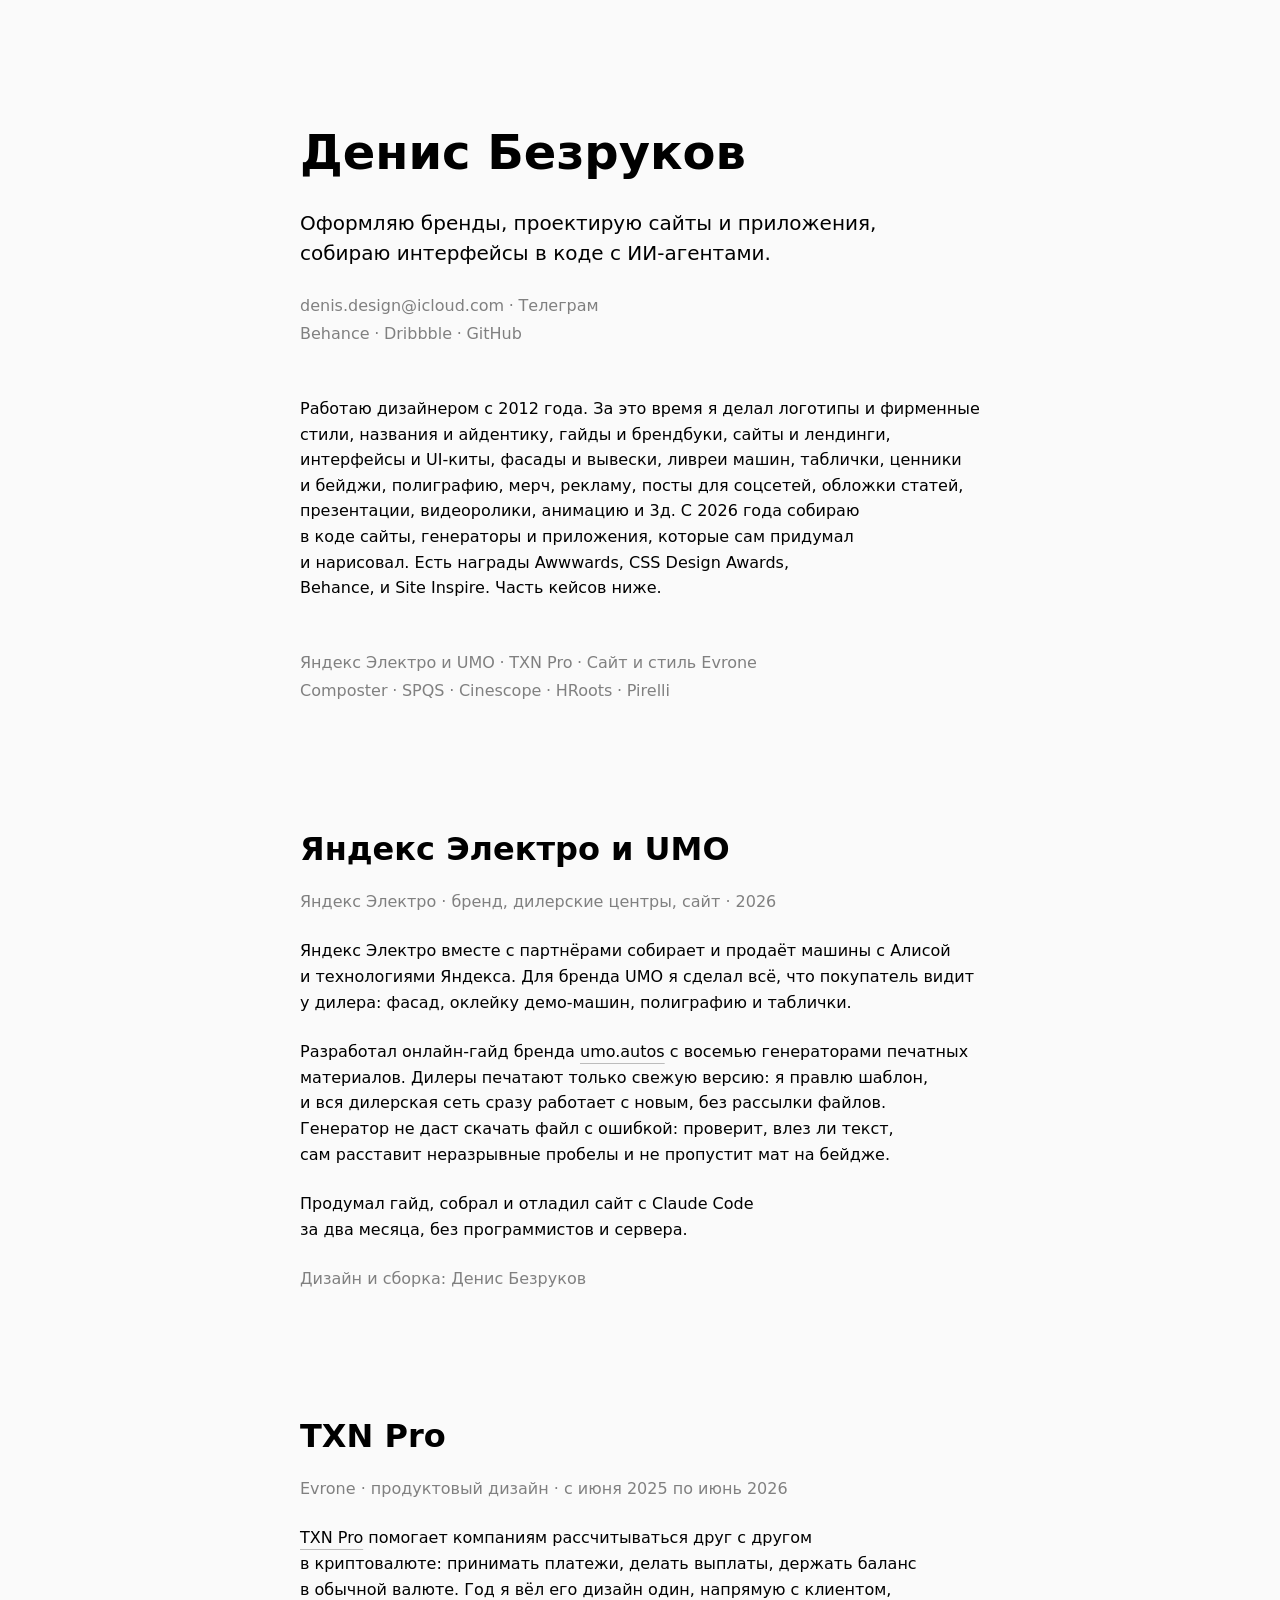
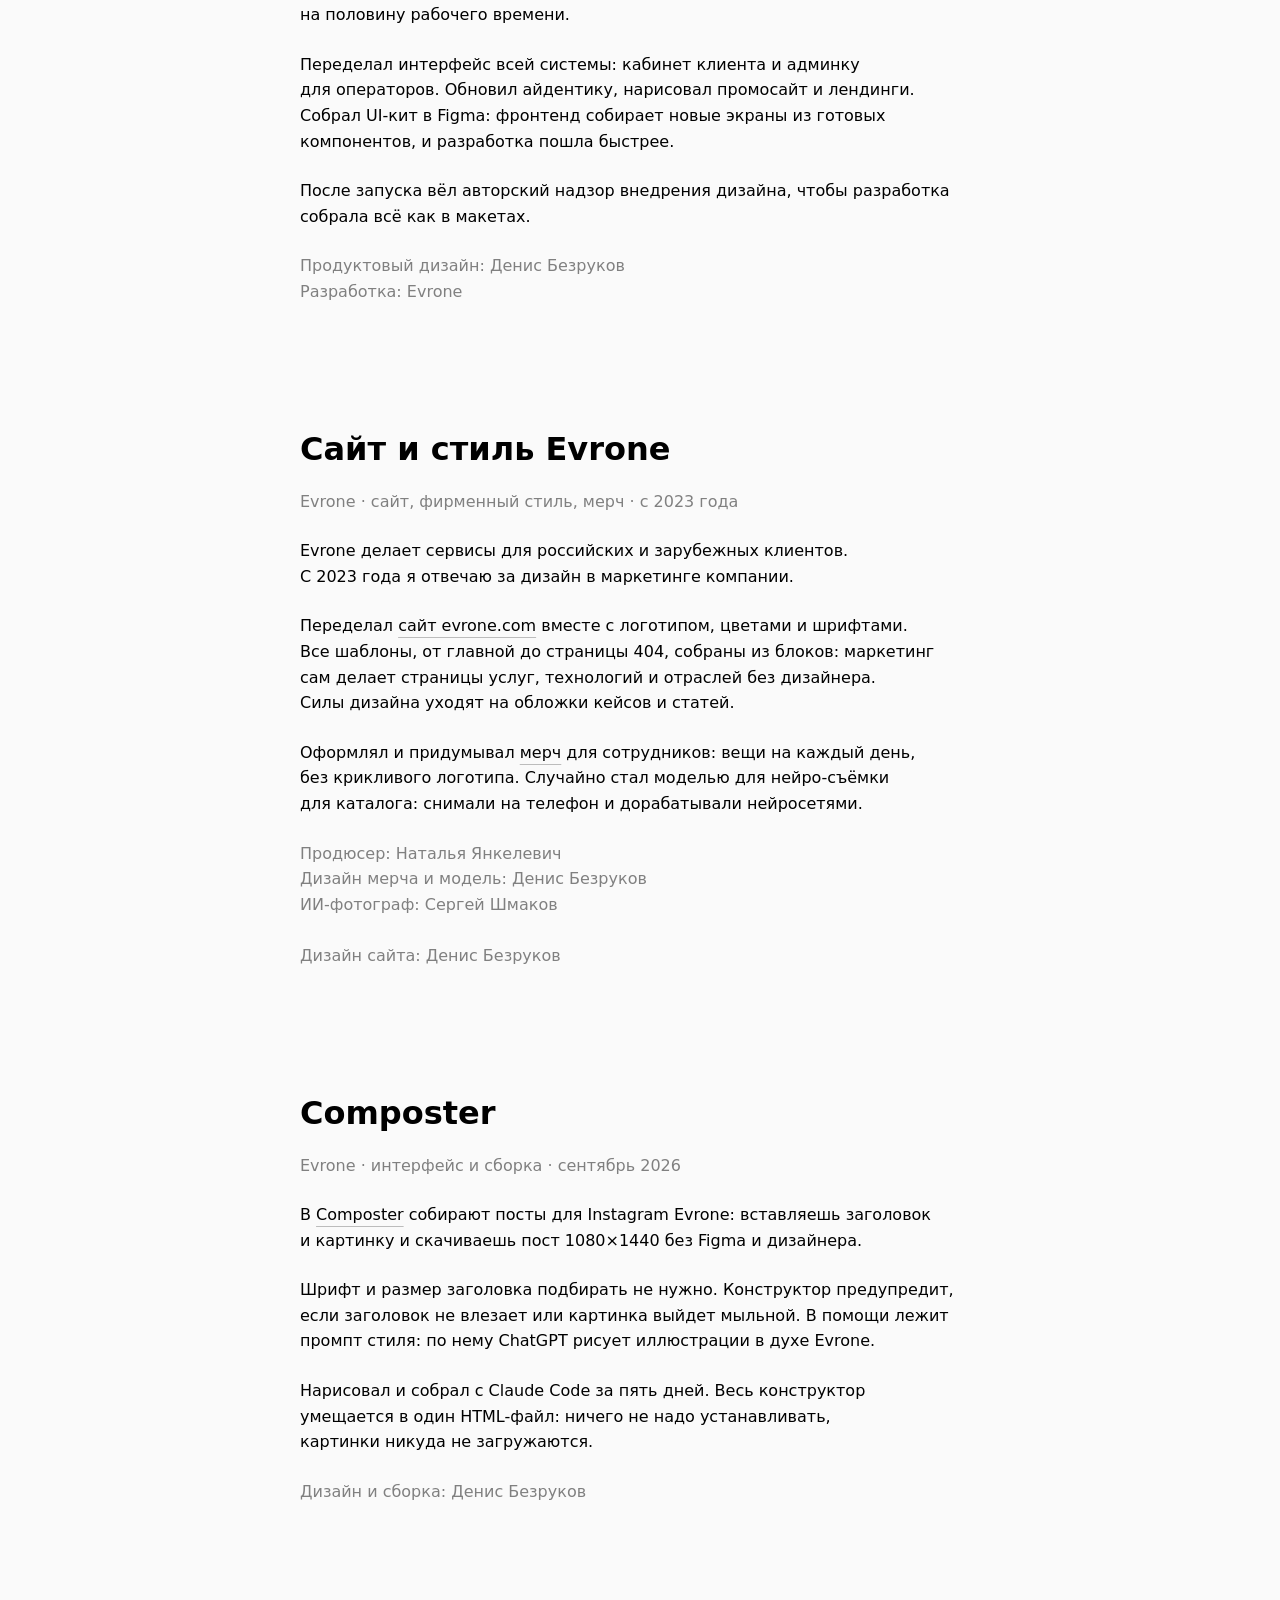
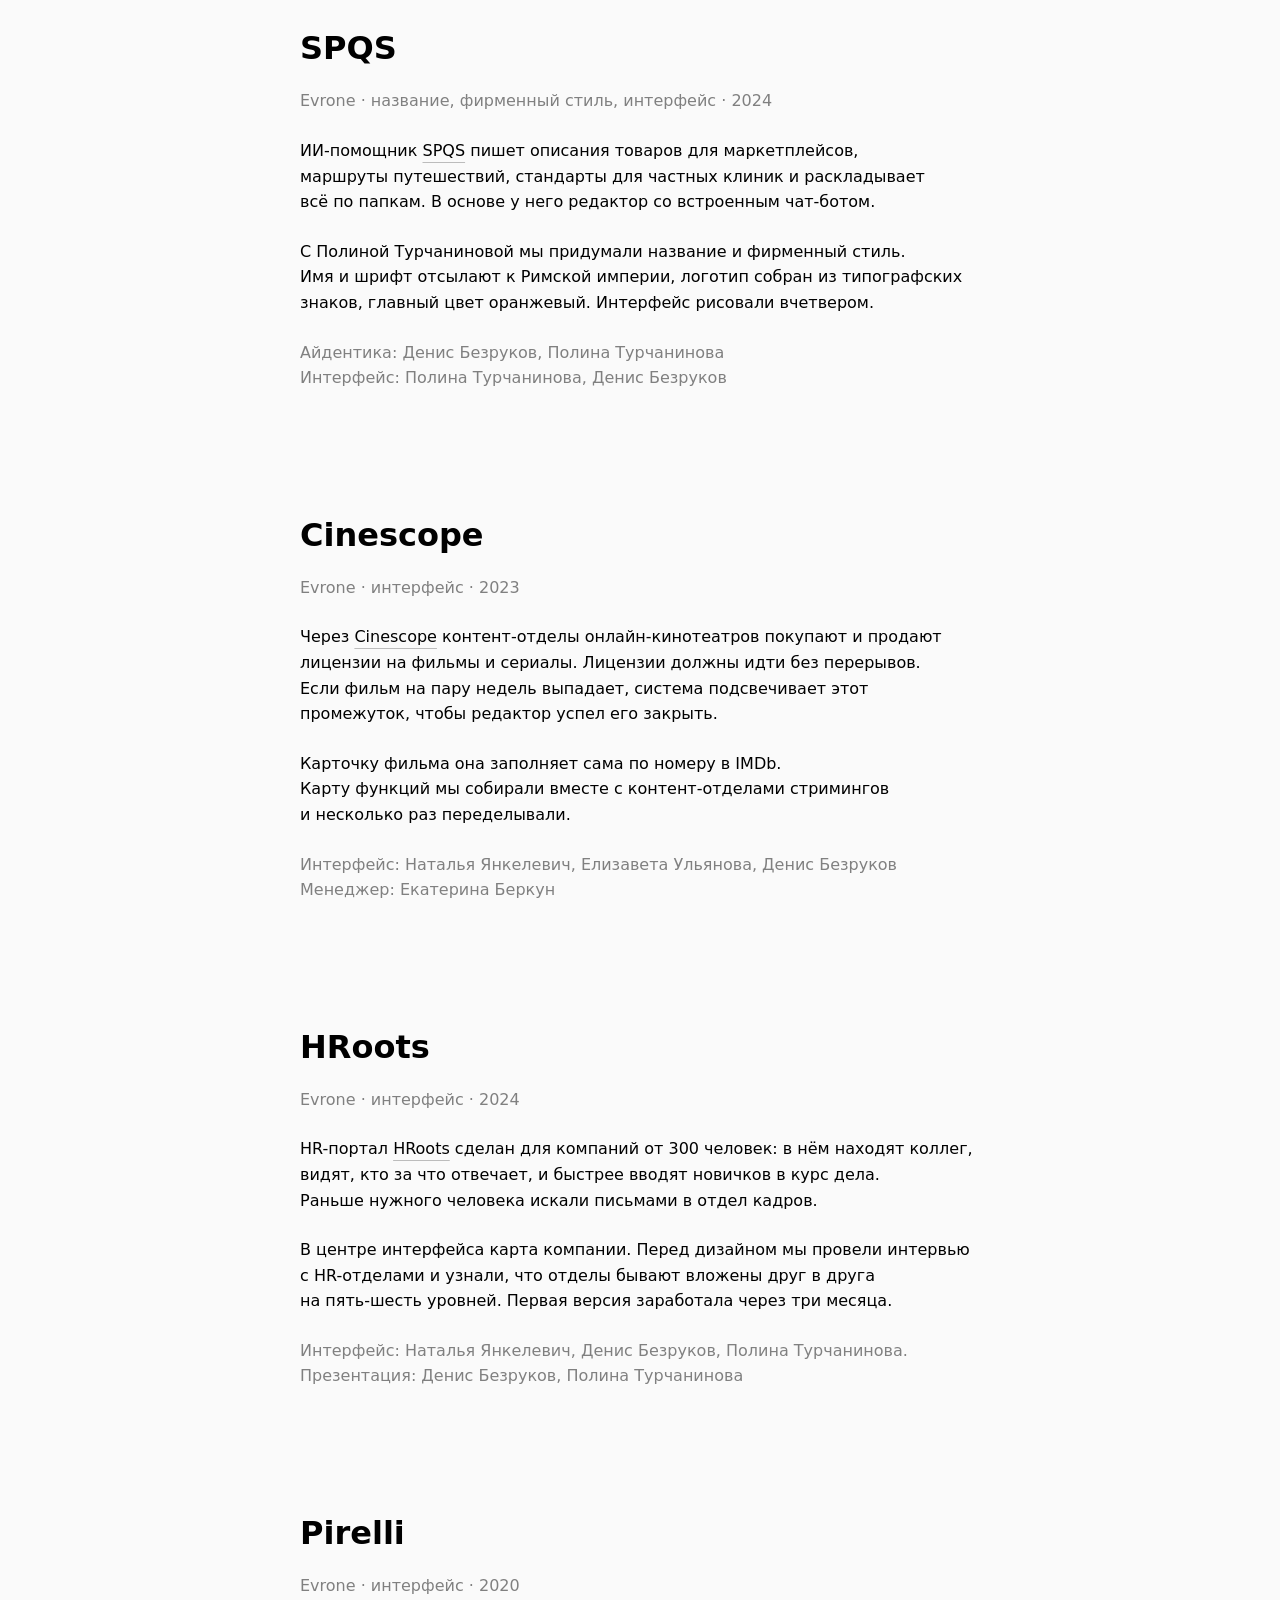
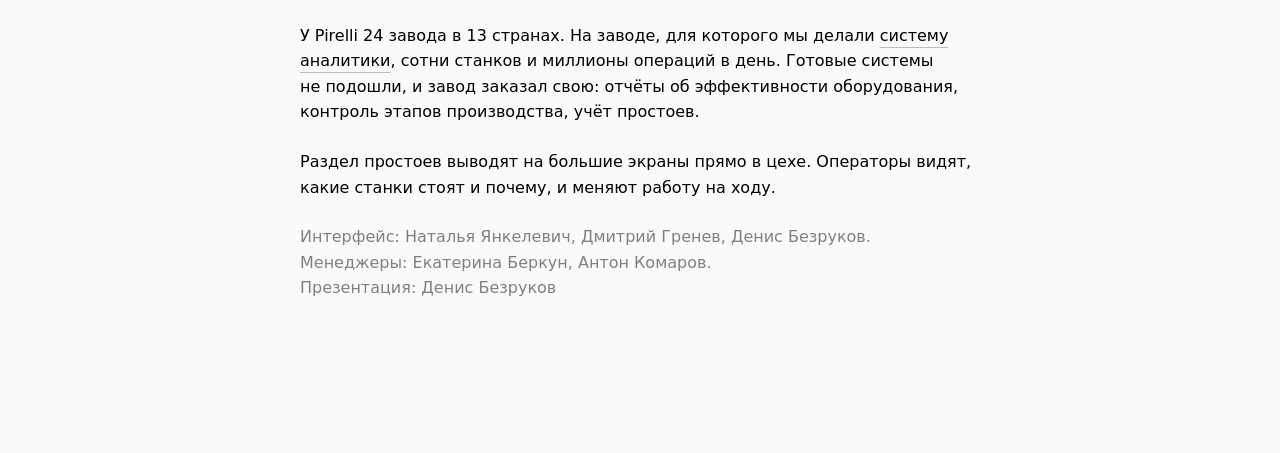
==== index.html @ b91ad6dd "Revert "Headings in EB Garamond at 500 (the local variable font), the text stays Inter" This reverts" ====
<!doctype html>
<html lang="ru">
<head>
<meta charset="utf-8">
<meta name="viewport" content="width=device-width, initial-scale=1">
<title>Денис Безруков, дизайнер</title>
<meta name="description" content="Главные проекты дизайнера Дениса Безрукова: что в них делал он, а что команда.">
<link rel="preload" href="fonts/InterVariable.woff2" as="font" type="font/woff2" crossorigin>
<link rel="stylesheet" href="style.css">
</head>
<body>
<main>
  <header>
    <h1>Денис Безруков</h1>
    <p class="lead">Оформляю бренды, проектирую сайты и приложения, собираю интерфейсы в коде с ИИ-агентами.</p>
    <p class="meta list">
      <span class="row"><span><a href="mailto:denis.design@icloud.com">denis.design@icloud.com</a></span><wbr><span><a href="https://t.me/dbezrukov">Телеграм</a></span><br><span><a href="https://www.behance.net/bezrukov">Behance</a></span><wbr><span><a href="https://dribbble.com/dbezrukov">Dribbble</a></span><wbr><span><a href="https://github.com/den-is-bezrukov">GitHub</a></span></span>
    </p>
  </header>

  <section class="about">
    <p>Работаю дизайнером с 2012 года. За это время я делал логотипы и фирменные стили, названия и айдентику, гайды и брендбуки, сайты и лендинги, интерфейсы и UI-киты, фасады и вывески, ливреи машин, таблички, ценники и бейджи, полиграфию, мерч, рекламу, посты для соцсетей, обложки статей, презентации, видеоролики, анимацию и 3д. С 2026 года собираю в коде сайты, генераторы и приложения, которые сам придумал и нарисовал. Есть награды Awwwards, CSS Design Awards, Behance, и Site Inspire. Часть кейсов ниже.</p>
    <p class="meta list">
      <span class="row"><span><a href="cases/#umo">Яндекс Электро и UMO</a></span><wbr><span><a href="#txn">TXN Pro</a></span><wbr><span><a href="#evrone">Сайт и стиль Evrone</a></span><wbr><span><a href="#composter">Composter</a></span><wbr><span><a href="#spqs">SPQS</a></span><wbr><span><a href="#cinescope">Cinescope</a></span><wbr><span><a href="#hroots">HRoots</a></span><wbr><span><a href="#pirelli">Pirelli</a></span></span>
    </p>
  </section>

  <article id="umo">
    <h2><a href="cases/#umo">Яндекс Электро и UMO</a></h2>
    <p class="meta">Яндекс Электро · бренд, дилерские центры, сайт · 2026</p>
    <p>Яндекс Электро вместе с партнёрами собирает и продаёт машины с Алисой и технологиями Яндекса. Для бренда UMO я сделал всё, что покупатель видит у дилера: фасад, оклейку демо-машин, полиграфию и таблички.</p>
    <p>Разработал онлайн-гайд бренда <a href="https://umo.autos">umo.autos</a> с восемью генераторами печатных материалов. Дилеры печатают только свежую версию: я правлю шаблон, и вся дилерская сеть сразу работает с новым, без рассылки файлов. Генератор не даст скачать файл с ошибкой: проверит, влез ли текст, сам расставит неразрывные пробелы и не пропустит мат на бейдже.</p>
    <p class="balance">Продумал гайд, собрал и отладил сайт с Claude Code за два месяца, без программистов и сервера.</p>
    <p class="meta">Дизайн и сборка: Денис Безруков</p>
  </article>

  <article id="txn">
    <h2>TXN Pro</h2>
    <p class="meta">Evrone · продуктовый дизайн · с июня 2025 по июнь 2026</p>
    <p><a href="https://txn.pro">TXN Pro</a> помогает компаниям рассчитываться друг с другом в криптовалюте: принимать платежи, делать выплаты, держать баланс в обычной валюте. Год я вёл его дизайн один, напрямую с клиентом, на половину рабочего времени.</p>
    <p>Переделал интерфейс всей системы: кабинет клиента и админку для операторов. Обновил айдентику, нарисовал промосайт и лендинги. Собрал UI-кит в Figma: фронтенд собирает новые экраны из готовых компонентов, и разработка пошла быстрее.</p>
    <p>После запуска вёл авторский надзор внедрения дизайна, чтобы разработка собрала всё как в макетах.</p>
    <p class="meta">Продуктовый дизайн: Денис Безруков<br>Разработка: Evrone</p>
  </article>

  <article id="evrone">
    <h2>Сайт и стиль Evrone</h2>
    <p class="meta">Evrone · сайт, фирменный стиль, мерч · с 2023 года</p>
    <p class="balance">Evrone делает сервисы для российских и зарубежных клиентов. С 2023 года я отвечаю за дизайн в маркетинге компании.</p>
    <p>Переделал <a href="https://www.behance.net/gallery/236263937/Evrone-Website">сайт evrone.com</a> вместе с логотипом, цветами и шрифтами. Все шаблоны, от главной до страницы 404, собраны из блоков: маркетинг сам делает страницы услуг, технологий и отраслей без дизайнера. Силы дизайна уходят на обложки кейсов и статей.</p>
    <p>Оформлял и придумывал <a href="https://www.behance.net/gallery/244030177/Evrone-Merch">мерч</a> для сотрудников: вещи на каждый день, без крикливого логотипа. Случайно стал моделью для нейро-съёмки для каталога: снимали на телефон и дорабатывали нейросетями.</p>
    <p class="meta">Продюсер: Наталья Янкелевич<br>Дизайн мерча и модель: Денис Безруков<br>ИИ-фотограф: Сергей Шмаков<br><br>Дизайн сайта: Денис Безруков</p>
  </article>

  <article id="composter">
    <h2>Composter</h2>
    <p class="meta">Evrone · интерфейс и сборка · сентябрь 2026</p>
    <p class="balance">В <a href="https://den-is-bezrukov.github.io/composter/">Composter</a> собирают посты для Instagram Evrone: вставляешь заголовок и картинку и скачиваешь пост 1080×1440 без Figma и дизайнера.</p>
    <p>Шрифт и размер заголовка подбирать не нужно. Конструктор предупредит, если заголовок не влезает или картинка выйдет мыльной. В помощи лежит промпт стиля: по нему ChatGPT рисует иллюстрации в духе Evrone.</p>
    <p>Нарисовал и собрал с Claude Code за пять дней. Весь конструктор умещается в один HTML-файл: ничего не надо устанавливать, картинки никуда не загружаются.</p>
    <p class="meta">Дизайн и сборка: Денис Безруков</p>
  </article>

  <article id="spqs">
    <h2>SPQS</h2>
    <p class="meta">Evrone · название, фирменный стиль, интерфейс · 2024</p>
    <p>ИИ-помощник <a href="https://www.behance.net/gallery/200764473/SPQS-Text-Tool-Identity-Product-Design">SPQS</a> пишет описания товаров для маркетплейсов, маршруты путешествий, стандарты для частных клиник и раскладывает всё по папкам. В основе у него редактор со встроенным чат-ботом.</p>
    <p class="balance">С Полиной Турчаниновой мы придумали название и фирменный стиль. Имя и шрифт отсылают к Римской империи, логотип собран из типографских знаков, главный цвет оранжевый. Интерфейс рисовали вчетвером.</p>
    <p class="meta">Айдентика: Денис Безруков, Полина Турчанинова<br>Интерфейс: Полина Турчанинова, Денис Безруков</p>
  </article>

  <article id="cinescope">
    <h2>Cinescope</h2>
    <p class="meta">Evrone · интерфейс · 2023</p>
    <p>Через <a href="https://www.behance.net/gallery/181803423/Cinescope-CMS-UIUX">Cinescope</a> контент-отделы онлайн-кинотеатров покупают и продают лицензии на фильмы и сериалы. Лицензии должны идти без перерывов. Если фильм на пару недель выпадает, система подсвечивает этот промежуток, чтобы редактор успел его закрыть.</p>
    <p>Карточку фильма она заполняет сама по номеру в IMDb. Карту функций мы собирали вместе с контент-отделами стримингов и несколько раз переделывали.</p>
    <p class="meta">Интерфейс: Наталья Янкелевич, Елизавета Ульянова, Денис Безруков<br>Менеджер: Екатерина Беркун</p>
  </article>

  <article id="hroots">
    <h2>HRoots</h2>
    <p class="meta">Evrone · интерфейс · 2024</p>
    <p>HR-портал <a href="https://www.behance.net/gallery/178653875/HROOTS-ERP-System-UIUX-andWebDesign">HRoots</a> сделан для компаний от 300 человек: в нём находят коллег, видят, кто за что отвечает, и быстрее вводят новичков в курс дела. Раньше нужного человека искали письмами в отдел кадров.</p>
    <p>В центре интерфейса карта компании. Перед дизайном мы провели интервью с HR-отделами и узнали, что отделы бывают вложены друг в друга на пять-шесть уровней. Первая версия заработала через три месяца.</p>
    <p class="meta">Интерфейс: Наталья Янкелевич, Денис Безруков, Полина Турчанинова.<br>Презентация: Денис Безруков, Полина Турчанинова</p>
  </article>

  <article id="pirelli">
    <h2>Pirelli</h2>
    <p class="meta">Evrone · интерфейс · 2020</p>
    <p>У Pirelli 24 завода в 13 странах. На заводе, для которого мы делали <a href="https://www.behance.net/gallery/204429703/Pirelli-Analysis-System">систему аналитики</a>, сотни станков и миллионы операций в день. Готовые системы не подошли, и завод заказал свою: отчёты об эффективности оборудования, контроль этапов производства, учёт простоев.</p>
    <p>Раздел простоев выводят на большие экраны прямо в цехе. Операторы видят, какие станки стоят и почему, и меняют работу на ходу.</p>
    <p class="meta">Интерфейс: Наталья Янкелевич, Дмитрий Гренев, Денис Безруков. Менеджеры: Екатерина Беркун, Антон Комаров.<br>Презентация: Денис Безруков</p>
  </article>

</main>

<script src="typograf.min.js"></script>
<script src="typograf-ru.js"></script>
</body>
</html>
---- style.css ----
/* Base 16px, sizes in rem. Type: headings H1 / H2 / H3 at 3 / 2 / 1.5rem set solid (2 / 1.5 / 1.25rem on phones), the intro 1.25rem, text and grey service lines 1rem on a 1.6 line, the grey at 500. */
/* Inter 4.1, the variable font with every glyph, kept next to the page: weight 100–900 and the optical size axis, so big headings
   get Inter Display's shapes by themselves. */
@font-face {
  font-family: Inter;
  src: url("fonts/InterVariable.woff2") format("woff2");
  font-weight: 100 900;
  font-style: normal;
  font-display: swap;
}
:root {
  /* Spacing scale: the name is the size in rem times 100 (space-150 = 1.5rem = 24px), so a step in between fits without renaming.
     Every margin and padding comes from it: 800 between projects, 300 between groups, 150 between paragraphs, 050 between list items. */
  --space-050: 0.5rem;
  --space-100: 1rem;
  --space-150: 1.5rem;
  --space-200: 2rem;
  --space-300: 3rem;
  --space-400: 4rem;
  --space-600: 6rem;
  --space-800: 8rem;
  --bg: #fafafa;
  --text: #000000;
  /* Two colours only: black text (90% white in the dark theme) on a ground of #fafafa, LoveFrom's, and a grey, #808080 (3.8:1, held up by its weight of 500), the text colour at 65% in the dark theme. */
  --muted: #808080;
}
/* The dark theme is off for now; to bring it back, take it out of this comment.
@media (prefers-color-scheme: dark) {
  :root {
    --bg: #000000;
    --text: #e6e6e6;
    --muted: color-mix(in srgb, var(--text) 65%, transparent);
  }
}
*/
body {
  margin: 0;
  background: var(--bg);
  color: var(--text);
  font: 1rem/1.6 Inter, system-ui, -apple-system, sans-serif;
  -webkit-font-smoothing: antialiased;
}
main {
  max-width: 680px;
  margin: 0 auto;
  padding: var(--space-800) var(--space-200);
}
/* Three heading steps, one size per tag on both pages: H1 the name, H2 a project's title, H3 a section of a full case. Headings are set solid; bold in the text has their weight. Inter's optical size axis tightens the big ones by itself. */
h1, h2, h3 { font-weight: 600; line-height: 1; }
h1 { margin: 0 0 var(--space-200); font-size: 3rem; }
/* Below a project or section title everything stands a text line apart: the grey line, paragraphs, the credits. */
h2, h3 { margin: 0 0 var(--space-150); font-size: 2rem; }
h3 { margin-top: var(--space-300); font-size: 1.5rem; }
/* Text fills its lines; only a too-short last line pulls a few words down. Paragraphs stand space-150 apart, the same step as everything below a title. */
p { margin: 0 0 var(--space-150); text-wrap: pretty; }
/* The intro under the name: a size up from the text. */
p.lead { font-size: 1.25rem; line-height: 1.5; }
/* List: bullets hanging in the indent, items closer to each other than paragraphs. */
ul { margin: 0 0 var(--space-150); padding-left: var(--space-150); }
li { text-wrap: pretty; }
li + li { margin-top: var(--space-050); }
/* A block switched to Wrap: B in edit mode gets lines of nearly equal length. */
.balance { text-wrap: balance; }
strong { font-weight: 600; }
a {
  color: inherit;
  text-decoration: underline;
  text-decoration-color: color-mix(in srgb, currentColor 25%, transparent);
  /* One device pixel on a retina screen at any size; 2.5% of a big title came out twice as thick. */
  text-decoration-thickness: 0.5px;
  text-underline-offset: 30%;
}
/* Link rows, breadcrumbs and a linked title read as navigation: no underline until hover. Links in the text keep it. */
.list a, .crumbs a, h2 a { text-decoration-color: transparent; }
/* On hover the underline darkens to 50% of the link colour, still lighter than the letters. */
a:hover { text-decoration-color: color-mix(in srgb, currentColor 50%, transparent); }
.nw { white-space: nowrap; }
/* Meta: every grey line (under a title, credits, contacts, the project list, breadcrumbs), a step heavier than the text, so the lighter colour holds its own next to it. */
.meta { color: var(--muted); font-weight: 500; }
/* Links in a row with a dot between them; the dot that would start a line is cut off, so no line starts or ends with one.
   The cutting happens in a row inside the paragraph, so the paragraph keeps its own box and its whole highlight in edit mode. */
.list { line-height: 1.75; }
.list .row { display: block; text-wrap: balance; margin-left: -0.9em; clip-path: inset(-1em -1em -1em 0.9em); }
.list .row > span { white-space: nowrap; }
.list .row > span::before { content: "·"; display: inline-block; width: 0.9em; text-align: center; }
.about { margin-top: var(--space-300); }
/* The project list leads into the projects below, so it stands a group apart from the summary. */
.about .list { margin-top: var(--space-300); }
article { margin-top: var(--space-800); scroll-margin-top: var(--space-800); }
.inner header + article { margin-top: var(--space-300); }
@media (max-width: 480px) {
  main { padding: var(--space-400) var(--space-100); }
  article { margin-top: var(--space-600); scroll-margin-top: var(--space-600); }
  h1 { font-size: 2rem; }
  h2 { font-size: 1.5rem; }
  h3 { font-size: 1.25rem; }
}
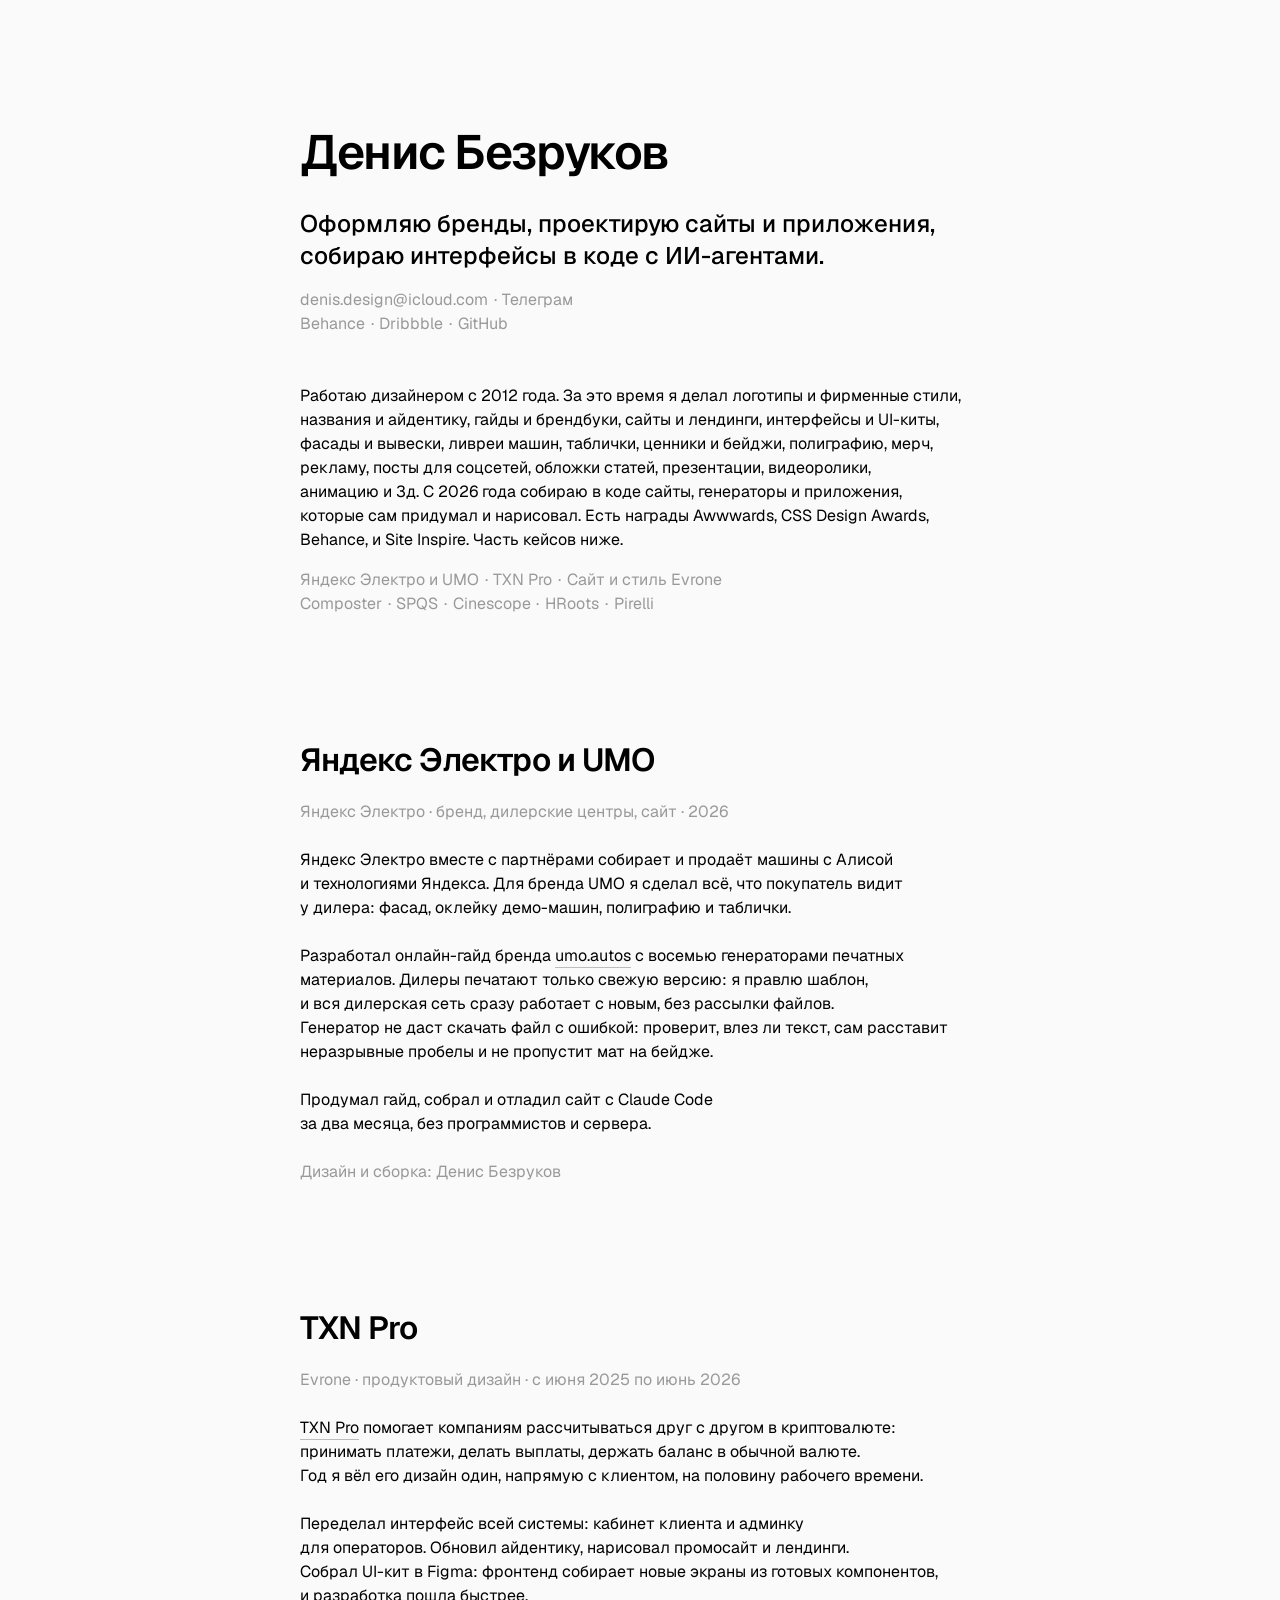
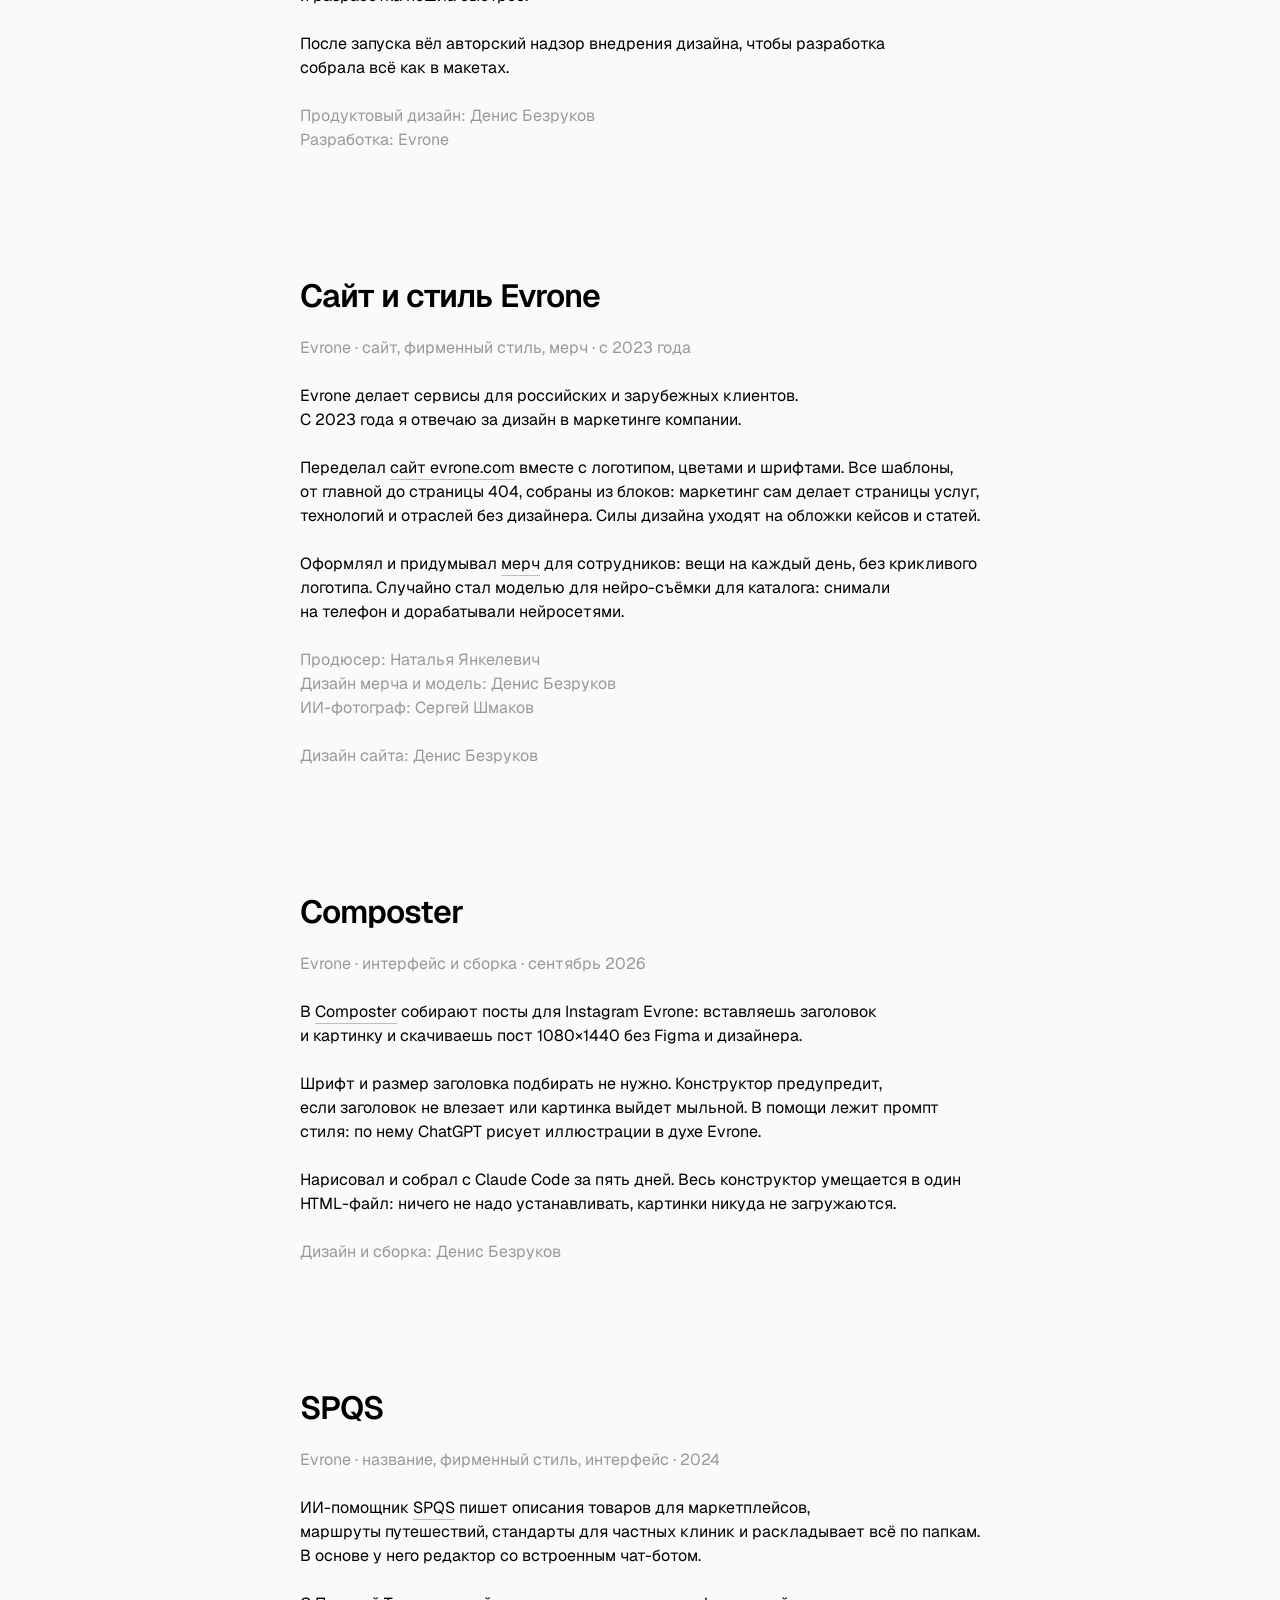
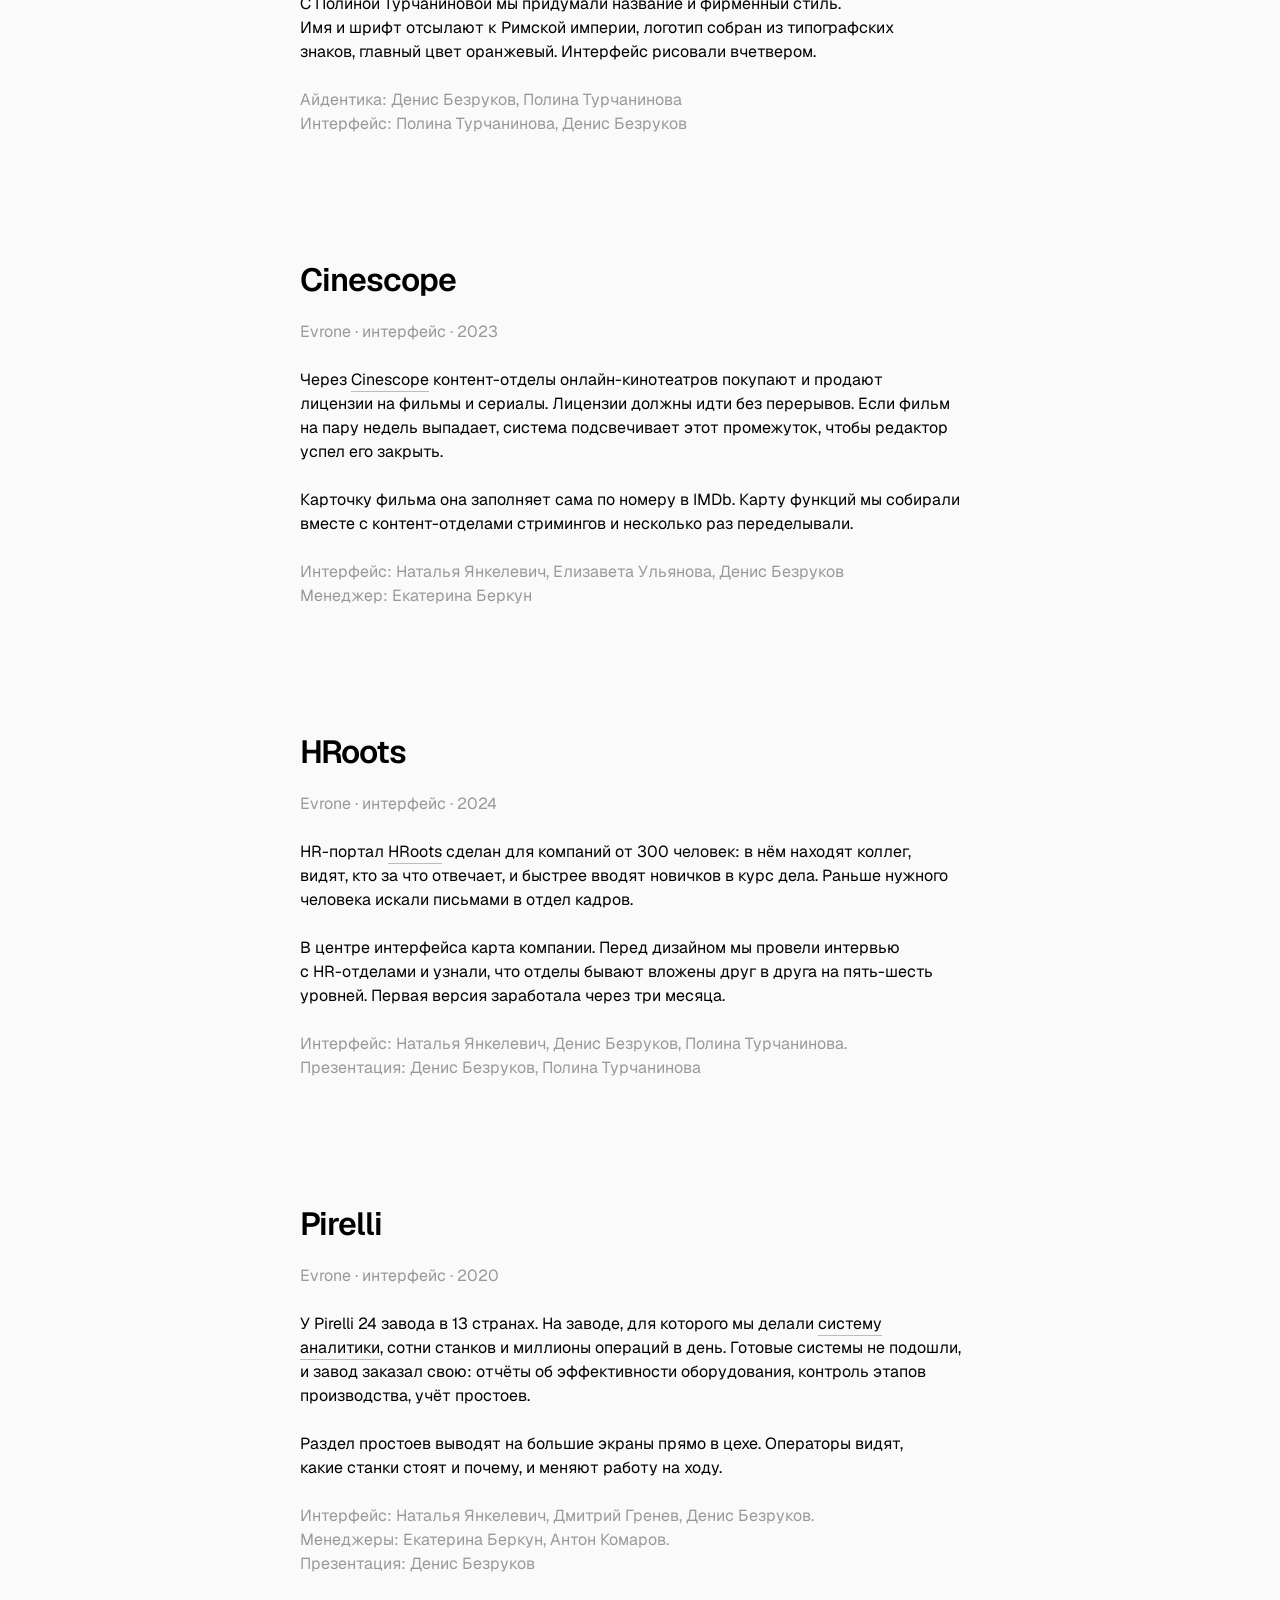
==== commit 1e051be1: "Folio style: Geist, the intro at 24/500, grey #999; editor toolbar in Geist Mono with a peach mark u" ====
--- a/index.html
+++ b/index.html
@@ -5,7 +5,7 @@
 <meta name="viewport" content="width=device-width, initial-scale=1">
 <title>Денис Безруков, дизайнер</title>
 <meta name="description" content="Главные проекты дизайнера Дениса Безрукова: что в них делал он, а что команда.">
-<link rel="preload" href="fonts/InterVariable.woff2" as="font" type="font/woff2" crossorigin>
+<link rel="preload" href="fonts/GeistVariable.woff2" as="font" type="font/woff2" crossorigin>
 <link rel="stylesheet" href="style.css">
 </head>
 <body>
--- a/style.css
+++ b/style.css
@@ -1,9 +1,8 @@
-/* Base 16px, sizes in rem. Type: headings H1 / H2 / H3 at 3 / 2 / 1.5rem set solid (2 / 1.5 / 1.25rem on phones), the intro 1.25rem, text and grey service lines 1rem on a 1.6 line, the grey at 500. */
-/* Inter 4.1, the variable font with every glyph, kept next to the page: weight 100–900 and the optical size axis, so big headings
-   get Inter Display's shapes by themselves. */
+/* Base 16px, sizes in rem. Type: headings H1 / H2 / H3 at 3 / 2 / 1.5rem set solid (2 / 1.5 / 1.25rem on phones), the intro 1.5rem at 500 (1.25rem on phones), text and grey service lines 1rem on a 1.5 line. */
+/* Geist 1.8 by Vercel, the variable font (weight 100–900, Cyrillic included), kept next to the page with its licence. */
 @font-face {
-  font-family: Inter;
-  src: url("fonts/InterVariable.woff2") format("woff2");
+  font-family: Geist;
+  src: url("fonts/GeistVariable.woff2") format("woff2");
   font-weight: 100 900;
   font-style: normal;
   font-display: swap;
@@ -21,8 +20,8 @@
   --space-800: 8rem;
   --bg: #fafafa;
   --text: #000000;
-  /* Two colours only: black text (90% white in the dark theme) on a ground of #fafafa, LoveFrom's, and a grey, #808080 (3.8:1, held up by its weight of 500), the text colour at 65% in the dark theme. */
-  --muted: #808080;
+  /* Two colours only: black text (90% white in the dark theme) on a ground of #fafafa, LoveFrom's, and a grey, #999999, the text colour at 65% in the dark theme. */
+  --muted: #999999;
 }
 /* The dark theme is off for now; to bring it back, take it out of this comment.
 @media (prefers-color-scheme: dark) {
@@ -37,7 +36,7 @@
   margin: 0;
   background: var(--bg);
   color: var(--text);
-  font: 1rem/1.6 Inter, system-ui, -apple-system, sans-serif;
+  font: 1rem/1.5 Geist, system-ui, -apple-system, sans-serif;
   -webkit-font-smoothing: antialiased;
 }
 main {
@@ -45,16 +44,17 @@
   margin: 0 auto;
   padding: var(--space-800) var(--space-200);
 }
-/* Three heading steps, one size per tag on both pages: H1 the name, H2 a project's title, H3 a section of a full case. Headings are set solid; bold in the text has their weight. Inter's optical size axis tightens the big ones by itself. */
-h1, h2, h3 { font-weight: 600; line-height: 1; }
+/* Three heading steps, one size per tag on both pages: H1 the name, H2 a project's title, H3 a section of a full case. Headings are set solid and tracked in by 3%; bold in the text has their weight. */
+h1, h2, h3 { font-weight: 600; line-height: 1; letter-spacing: -0.03em; }
 h1 { margin: 0 0 var(--space-200); font-size: 3rem; }
 /* Below a project or section title everything stands a text line apart: the grey line, paragraphs, the credits. */
 h2, h3 { margin: 0 0 var(--space-150); font-size: 2rem; }
 h3 { margin-top: var(--space-300); font-size: 1.5rem; }
 /* Text fills its lines; only a too-short last line pulls a few words down. Paragraphs stand space-150 apart, the same step as everything below a title. */
 p { margin: 0 0 var(--space-150); text-wrap: pretty; }
-/* The intro under the name: a size up from the text. */
-p.lead { font-size: 1.25rem; line-height: 1.5; }
+/* The intro under the name: two sizes up from the text, at 500. The contacts under it and the project list under the summary stand closer, space-100, as one group with what they follow. */
+p.lead { font-size: 1.5rem; line-height: 1.333; font-weight: 500; }
+p.lead, .about p { margin-bottom: var(--space-100); }
 /* List: bullets hanging in the indent, items closer to each other than paragraphs. */
 ul { margin: 0 0 var(--space-150); padding-left: var(--space-150); }
 li { text-wrap: pretty; }
@@ -75,17 +75,14 @@
 /* On hover the underline darkens to 50% of the link colour, still lighter than the letters. */
 a:hover { text-decoration-color: color-mix(in srgb, currentColor 50%, transparent); }
 .nw { white-space: nowrap; }
-/* Meta: every grey line (under a title, credits, contacts, the project list, breadcrumbs), a step heavier than the text, so the lighter colour holds its own next to it. */
-.meta { color: var(--muted); font-weight: 500; }
+/* Meta: every grey line (under a title, credits, contacts, the project list, breadcrumbs), in the text's weight. */
+.meta { color: var(--muted); }
 /* Links in a row with a dot between them; the dot that would start a line is cut off, so no line starts or ends with one.
    The cutting happens in a row inside the paragraph, so the paragraph keeps its own box and its whole highlight in edit mode. */
-.list { line-height: 1.75; }
 .list .row { display: block; text-wrap: balance; margin-left: -0.9em; clip-path: inset(-1em -1em -1em 0.9em); }
 .list .row > span { white-space: nowrap; }
 .list .row > span::before { content: "·"; display: inline-block; width: 0.9em; text-align: center; }
 .about { margin-top: var(--space-300); }
-/* The project list leads into the projects below, so it stands a group apart from the summary. */
-.about .list { margin-top: var(--space-300); }
 article { margin-top: var(--space-800); scroll-margin-top: var(--space-800); }
 .inner header + article { margin-top: var(--space-300); }
 @media (max-width: 480px) {
@@ -94,4 +91,5 @@
   h1 { font-size: 2rem; }
   h2 { font-size: 1.5rem; }
   h3 { font-size: 1.25rem; }
+  p.lead { font-size: 1.25rem; line-height: 1.4; }
 }
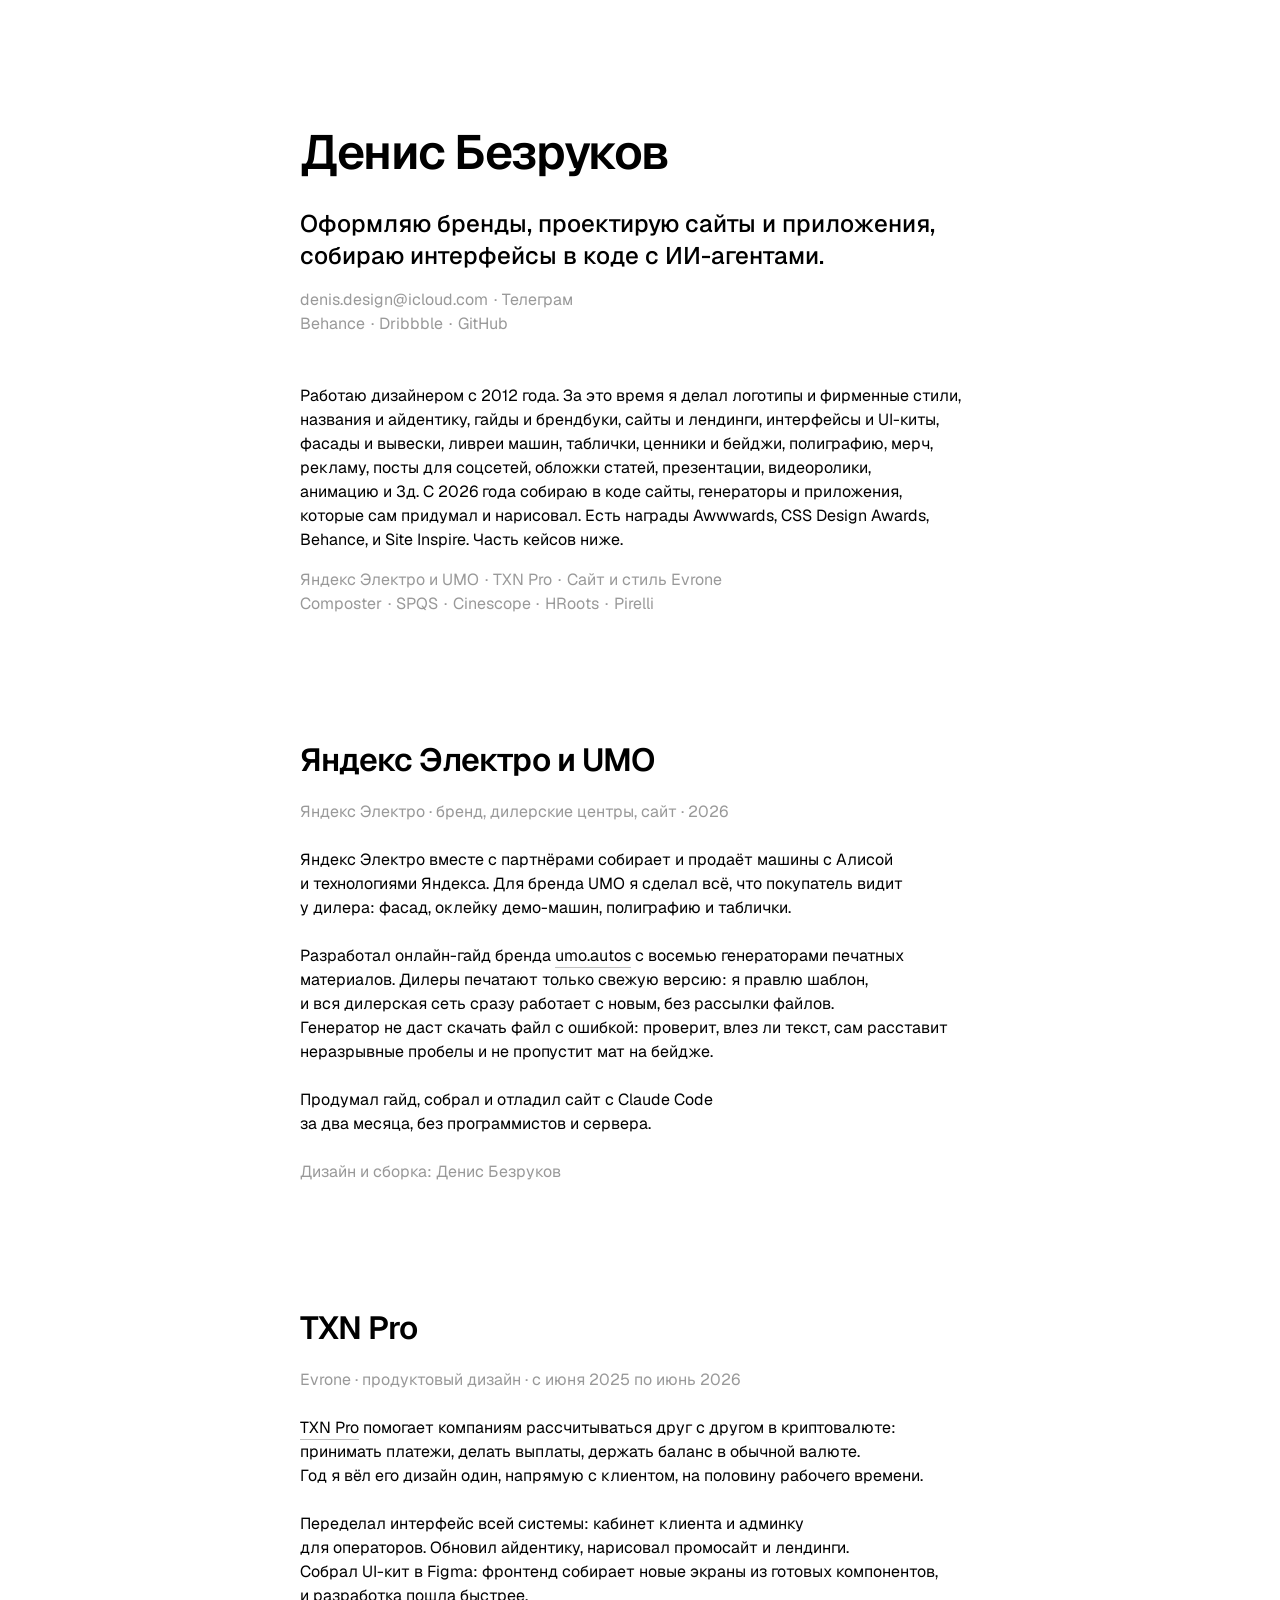
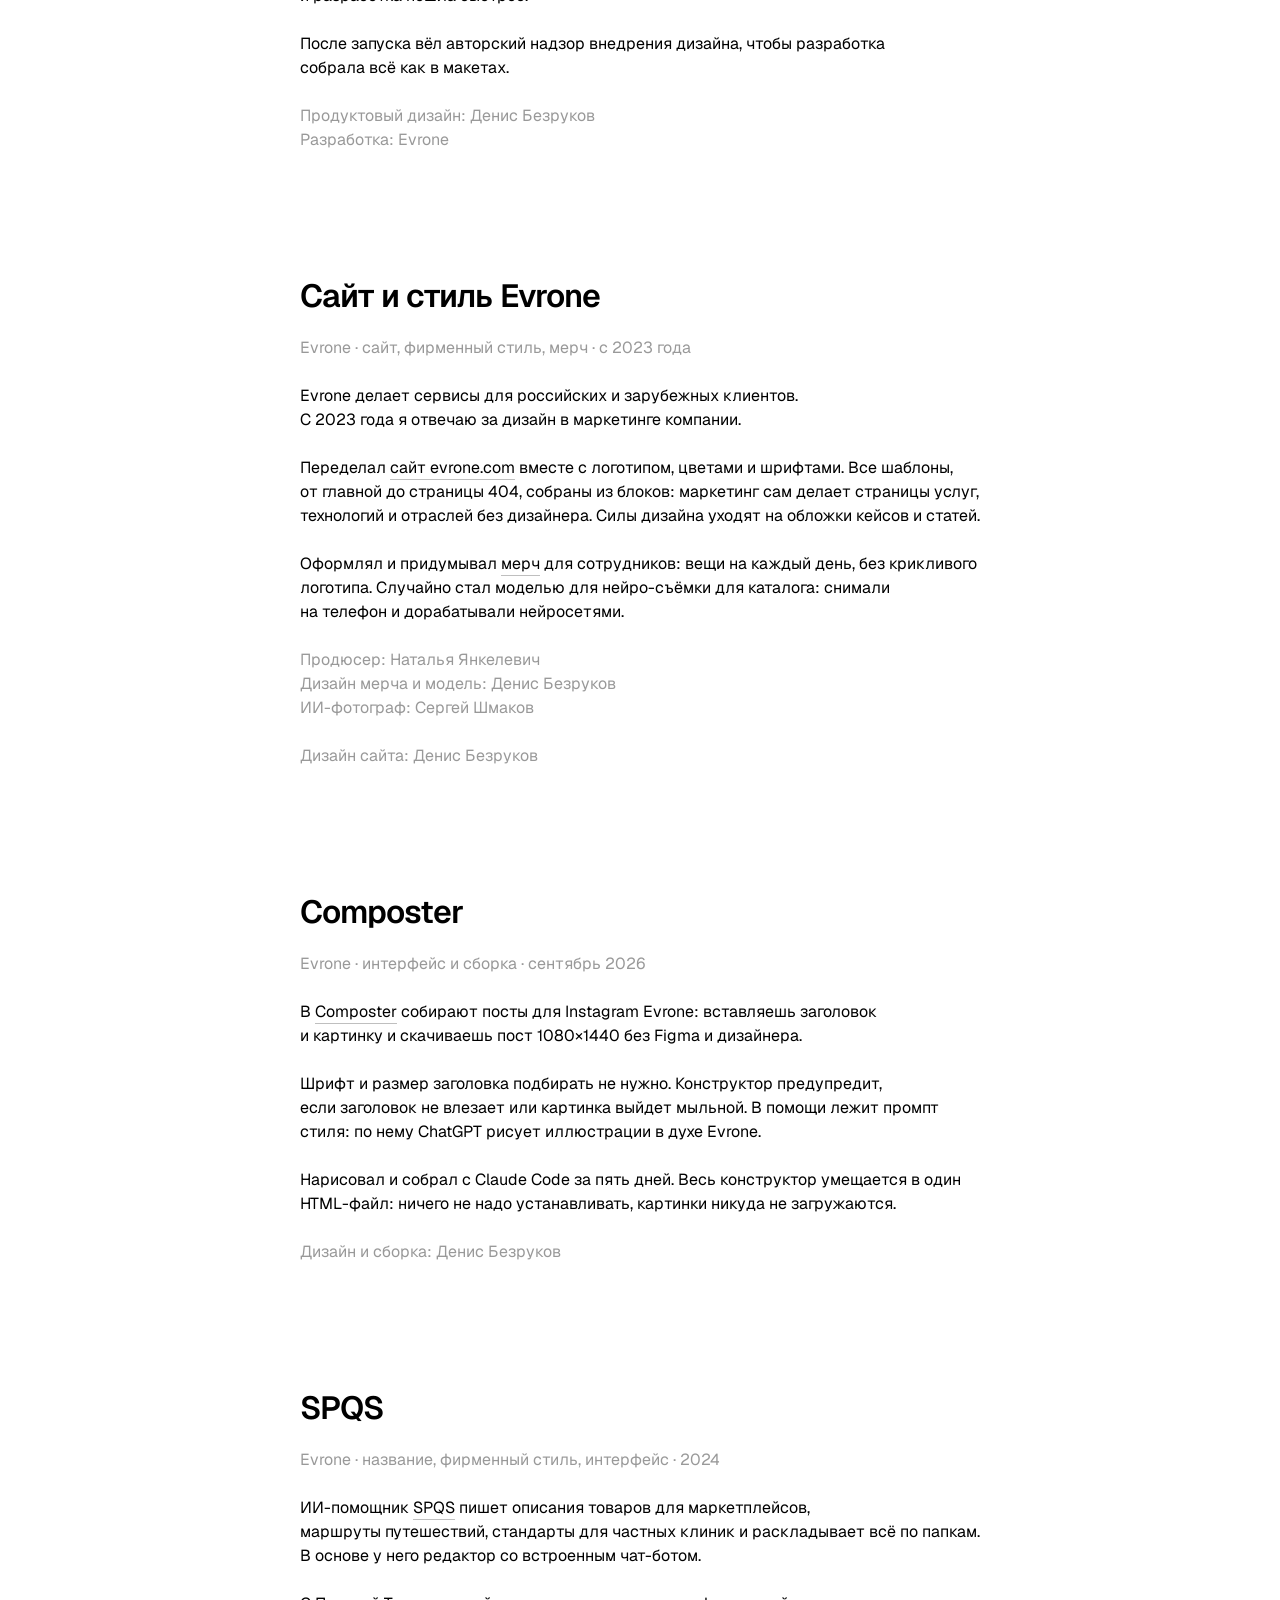
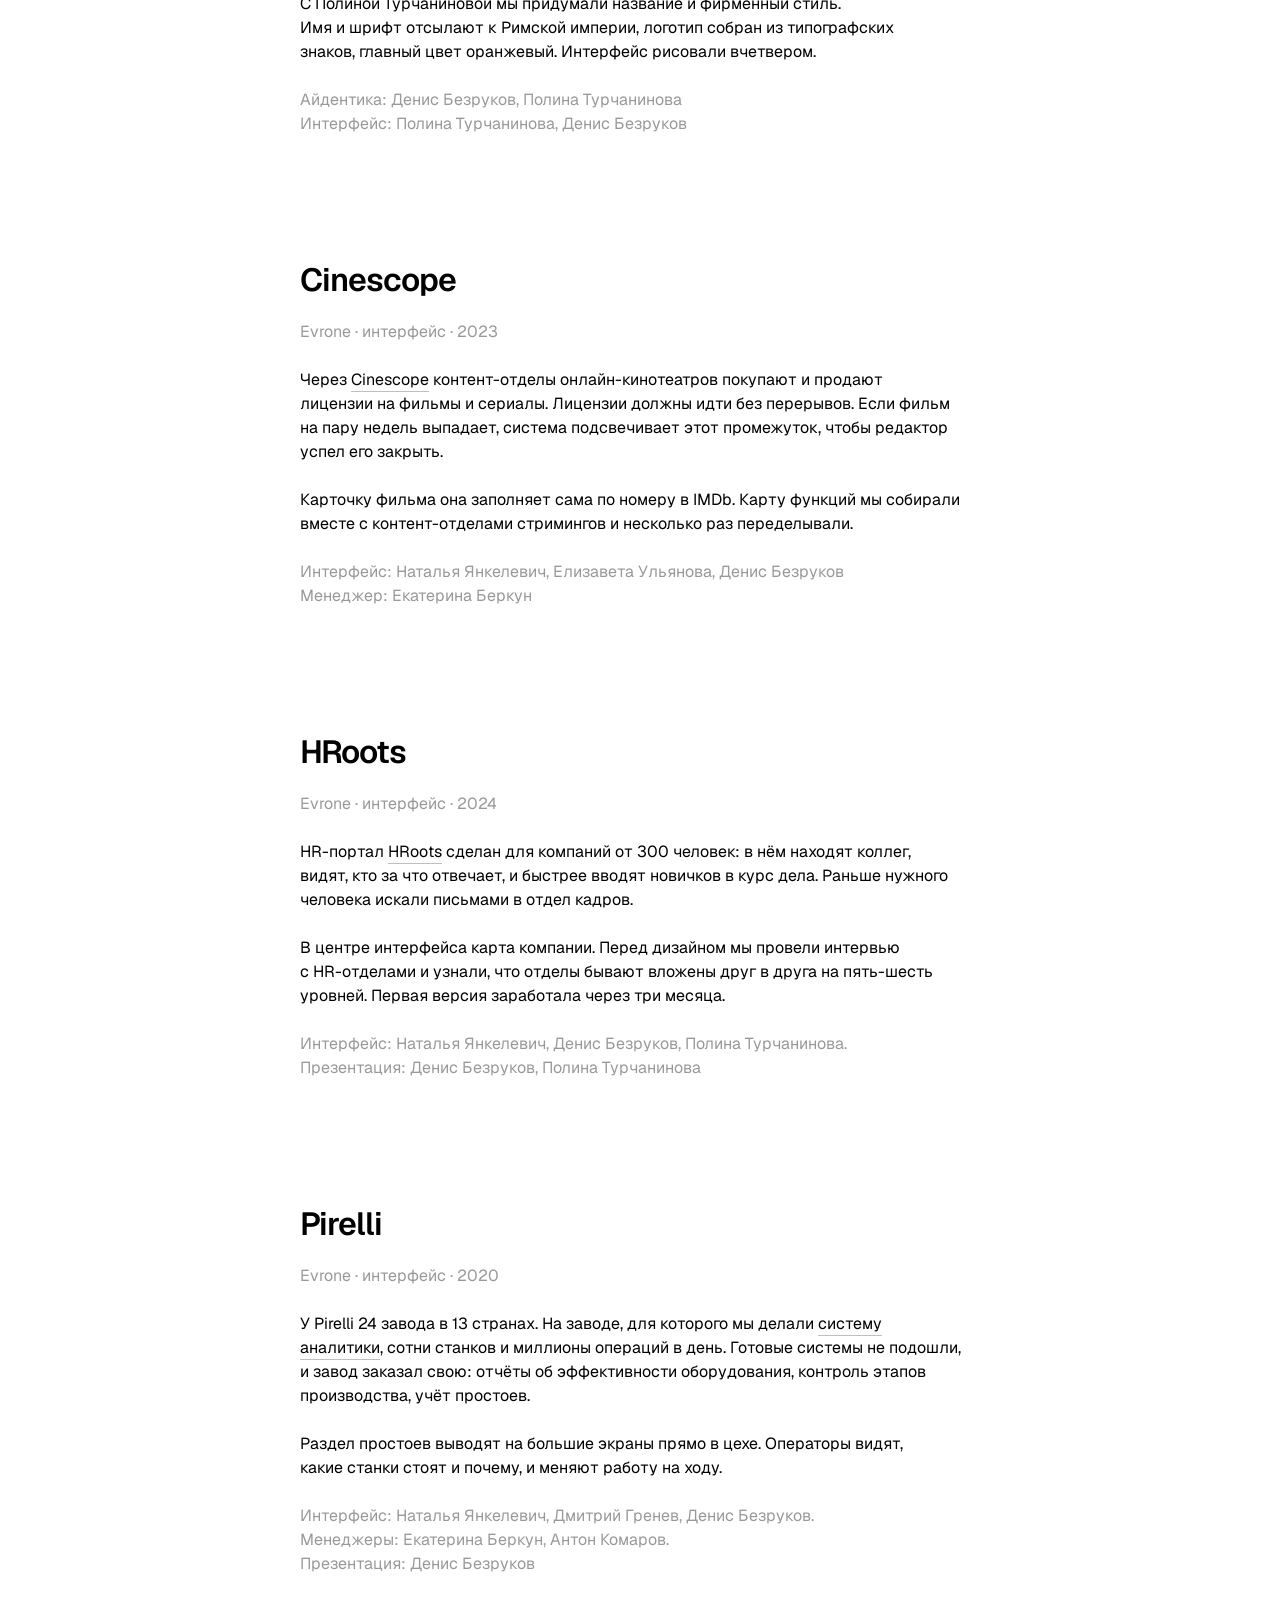
==== commit a6092c4d: "Every gap between blocks is a space block in the page (100–600 and 150), marked in edit mode by a li" ====
--- a/index.html
+++ b/index.html
@@ -12,14 +12,18 @@
 <main>
   <header>
     <h1>Денис Безруков</h1>
+    <div class="space space-200"></div>
     <p class="lead">Оформляю бренды, проектирую сайты и приложения, собираю интерфейсы в коде с ИИ-агентами.</p>
+    <div class="space space-100"></div>
     <p class="meta list">
       <span class="row"><span><a href="mailto:denis.design@icloud.com">denis.design@icloud.com</a></span><wbr><span><a href="https://t.me/dbezrukov">Телеграм</a></span><br><span><a href="https://www.behance.net/bezrukov">Behance</a></span><wbr><span><a href="https://dribbble.com/dbezrukov">Dribbble</a></span><wbr><span><a href="https://github.com/den-is-bezrukov">GitHub</a></span></span>
     </p>
+    <div class="space space-300"></div>
   </header>
 
   <section class="about">
     <p>Работаю дизайнером с 2012 года. За это время я делал логотипы и фирменные стили, названия и айдентику, гайды и брендбуки, сайты и лендинги, интерфейсы и UI-киты, фасады и вывески, ливреи машин, таблички, ценники и бейджи, полиграфию, мерч, рекламу, посты для соцсетей, обложки статей, презентации, видеоролики, анимацию и 3д. С 2026 года собираю в коде сайты, генераторы и приложения, которые сам придумал и нарисовал. Есть награды Awwwards, CSS Design Awards, Behance, и Site Inspire. Часть кейсов ниже.</p>
+    <div class="space space-100"></div>
     <p class="meta list">
       <span class="row"><span><a href="cases/#umo">Яндекс Электро и UMO</a></span><wbr><span><a href="#txn">TXN Pro</a></span><wbr><span><a href="#evrone">Сайт и стиль Evrone</a></span><wbr><span><a href="#composter">Composter</a></span><wbr><span><a href="#spqs">SPQS</a></span><wbr><span><a href="#cinescope">Cinescope</a></span><wbr><span><a href="#hroots">HRoots</a></span><wbr><span><a href="#pirelli">Pirelli</a></span></span>
     </p>
@@ -27,69 +31,105 @@
 
   <article id="umo">
     <h2><a href="cases/#umo">Яндекс Электро и UMO</a></h2>
+    <div class="space space-150"></div>
     <p class="meta">Яндекс Электро · бренд, дилерские центры, сайт · 2026</p>
+    <div class="space space-150"></div>
     <p>Яндекс Электро вместе с партнёрами собирает и продаёт машины с Алисой и технологиями Яндекса. Для бренда UMO я сделал всё, что покупатель видит у дилера: фасад, оклейку демо-машин, полиграфию и таблички.</p>
+    <div class="space space-150"></div>
     <p>Разработал онлайн-гайд бренда <a href="https://umo.autos">umo.autos</a> с восемью генераторами печатных материалов. Дилеры печатают только свежую версию: я правлю шаблон, и вся дилерская сеть сразу работает с новым, без рассылки файлов. Генератор не даст скачать файл с ошибкой: проверит, влез ли текст, сам расставит неразрывные пробелы и не пропустит мат на бейдже.</p>
+    <div class="space space-150"></div>
     <p class="balance">Продумал гайд, собрал и отладил сайт с Claude Code за два месяца, без программистов и сервера.</p>
+    <div class="space space-150"></div>
     <p class="meta">Дизайн и сборка: Денис Безруков</p>
   </article>
 
   <article id="txn">
     <h2>TXN Pro</h2>
+    <div class="space space-150"></div>
     <p class="meta">Evrone · продуктовый дизайн · с июня 2025 по июнь 2026</p>
+    <div class="space space-150"></div>
     <p><a href="https://txn.pro">TXN Pro</a> помогает компаниям рассчитываться друг с другом в криптовалюте: принимать платежи, делать выплаты, держать баланс в обычной валюте. Год я вёл его дизайн один, напрямую с клиентом, на половину рабочего времени.</p>
+    <div class="space space-150"></div>
     <p>Переделал интерфейс всей системы: кабинет клиента и админку для операторов. Обновил айдентику, нарисовал промосайт и лендинги. Собрал UI-кит в Figma: фронтенд собирает новые экраны из готовых компонентов, и разработка пошла быстрее.</p>
+    <div class="space space-150"></div>
     <p>После запуска вёл авторский надзор внедрения дизайна, чтобы разработка собрала всё как в макетах.</p>
+    <div class="space space-150"></div>
     <p class="meta">Продуктовый дизайн: Денис Безруков<br>Разработка: Evrone</p>
   </article>
 
   <article id="evrone">
     <h2>Сайт и стиль Evrone</h2>
+    <div class="space space-150"></div>
     <p class="meta">Evrone · сайт, фирменный стиль, мерч · с 2023 года</p>
+    <div class="space space-150"></div>
     <p class="balance">Evrone делает сервисы для российских и зарубежных клиентов. С 2023 года я отвечаю за дизайн в маркетинге компании.</p>
+    <div class="space space-150"></div>
     <p>Переделал <a href="https://www.behance.net/gallery/236263937/Evrone-Website">сайт evrone.com</a> вместе с логотипом, цветами и шрифтами. Все шаблоны, от главной до страницы 404, собраны из блоков: маркетинг сам делает страницы услуг, технологий и отраслей без дизайнера. Силы дизайна уходят на обложки кейсов и статей.</p>
+    <div class="space space-150"></div>
     <p>Оформлял и придумывал <a href="https://www.behance.net/gallery/244030177/Evrone-Merch">мерч</a> для сотрудников: вещи на каждый день, без крикливого логотипа. Случайно стал моделью для нейро-съёмки для каталога: снимали на телефон и дорабатывали нейросетями.</p>
+    <div class="space space-150"></div>
     <p class="meta">Продюсер: Наталья Янкелевич<br>Дизайн мерча и модель: Денис Безруков<br>ИИ-фотограф: Сергей Шмаков<br><br>Дизайн сайта: Денис Безруков</p>
   </article>
 
   <article id="composter">
     <h2>Composter</h2>
+    <div class="space space-150"></div>
     <p class="meta">Evrone · интерфейс и сборка · сентябрь 2026</p>
+    <div class="space space-150"></div>
     <p class="balance">В <a href="https://den-is-bezrukov.github.io/composter/">Composter</a> собирают посты для Instagram Evrone: вставляешь заголовок и картинку и скачиваешь пост 1080×1440 без Figma и дизайнера.</p>
+    <div class="space space-150"></div>
     <p>Шрифт и размер заголовка подбирать не нужно. Конструктор предупредит, если заголовок не влезает или картинка выйдет мыльной. В помощи лежит промпт стиля: по нему ChatGPT рисует иллюстрации в духе Evrone.</p>
+    <div class="space space-150"></div>
     <p>Нарисовал и собрал с Claude Code за пять дней. Весь конструктор умещается в один HTML-файл: ничего не надо устанавливать, картинки никуда не загружаются.</p>
+    <div class="space space-150"></div>
     <p class="meta">Дизайн и сборка: Денис Безруков</p>
   </article>
 
   <article id="spqs">
     <h2>SPQS</h2>
+    <div class="space space-150"></div>
     <p class="meta">Evrone · название, фирменный стиль, интерфейс · 2024</p>
+    <div class="space space-150"></div>
     <p>ИИ-помощник <a href="https://www.behance.net/gallery/200764473/SPQS-Text-Tool-Identity-Product-Design">SPQS</a> пишет описания товаров для маркетплейсов, маршруты путешествий, стандарты для частных клиник и раскладывает всё по папкам. В основе у него редактор со встроенным чат-ботом.</p>
+    <div class="space space-150"></div>
     <p class="balance">С Полиной Турчаниновой мы придумали название и фирменный стиль. Имя и шрифт отсылают к Римской империи, логотип собран из типографских знаков, главный цвет оранжевый. Интерфейс рисовали вчетвером.</p>
+    <div class="space space-150"></div>
     <p class="meta">Айдентика: Денис Безруков, Полина Турчанинова<br>Интерфейс: Полина Турчанинова, Денис Безруков</p>
   </article>
 
   <article id="cinescope">
     <h2>Cinescope</h2>
+    <div class="space space-150"></div>
     <p class="meta">Evrone · интерфейс · 2023</p>
+    <div class="space space-150"></div>
     <p>Через <a href="https://www.behance.net/gallery/181803423/Cinescope-CMS-UIUX">Cinescope</a> контент-отделы онлайн-кинотеатров покупают и продают лицензии на фильмы и сериалы. Лицензии должны идти без перерывов. Если фильм на пару недель выпадает, система подсвечивает этот промежуток, чтобы редактор успел его закрыть.</p>
+    <div class="space space-150"></div>
     <p>Карточку фильма она заполняет сама по номеру в IMDb. Карту функций мы собирали вместе с контент-отделами стримингов и несколько раз переделывали.</p>
+    <div class="space space-150"></div>
     <p class="meta">Интерфейс: Наталья Янкелевич, Елизавета Ульянова, Денис Безруков<br>Менеджер: Екатерина Беркун</p>
   </article>
 
   <article id="hroots">
     <h2>HRoots</h2>
+    <div class="space space-150"></div>
     <p class="meta">Evrone · интерфейс · 2024</p>
+    <div class="space space-150"></div>
     <p>HR-портал <a href="https://www.behance.net/gallery/178653875/HROOTS-ERP-System-UIUX-andWebDesign">HRoots</a> сделан для компаний от 300 человек: в нём находят коллег, видят, кто за что отвечает, и быстрее вводят новичков в курс дела. Раньше нужного человека искали письмами в отдел кадров.</p>
+    <div class="space space-150"></div>
     <p>В центре интерфейса карта компании. Перед дизайном мы провели интервью с HR-отделами и узнали, что отделы бывают вложены друг в друга на пять-шесть уровней. Первая версия заработала через три месяца.</p>
+    <div class="space space-150"></div>
     <p class="meta">Интерфейс: Наталья Янкелевич, Денис Безруков, Полина Турчанинова.<br>Презентация: Денис Безруков, Полина Турчанинова</p>
   </article>
 
   <article id="pirelli">
     <h2>Pirelli</h2>
+    <div class="space space-150"></div>
     <p class="meta">Evrone · интерфейс · 2020</p>
+    <div class="space space-150"></div>
     <p>У Pirelli 24 завода в 13 странах. На заводе, для которого мы делали <a href="https://www.behance.net/gallery/204429703/Pirelli-Analysis-System">систему аналитики</a>, сотни станков и миллионы операций в день. Готовые системы не подошли, и завод заказал свою: отчёты об эффективности оборудования, контроль этапов производства, учёт простоев.</p>
+    <div class="space space-150"></div>
     <p>Раздел простоев выводят на большие экраны прямо в цехе. Операторы видят, какие станки стоят и почему, и меняют работу на ходу.</p>
+    <div class="space space-150"></div>
     <p class="meta">Интерфейс: Наталья Янкелевич, Дмитрий Гренев, Денис Безруков. Менеджеры: Екатерина Беркун, Антон Комаров.<br>Презентация: Денис Безруков</p>
   </article>
 
--- a/style.css
+++ b/style.css
@@ -9,18 +9,20 @@
 }
 :root {
   /* Spacing scale: the name is the size in rem times 100 (space-150 = 1.5rem = 24px), so a step in between fits without renaming.
-     Every margin and padding comes from it: 800 between projects, 300 between groups, 150 between paragraphs, 050 between list items. */
+     Every margin, padding and space comes from it. Blocks have no margins of their own: the gap between two of them is a space
+     block in the page (.space-100 … .space-600), so each gap is set where it is. Only projects stand 800 apart by the CSS. */
   --space-050: 0.5rem;
   --space-100: 1rem;
   --space-150: 1.5rem;
   --space-200: 2rem;
   --space-300: 3rem;
   --space-400: 4rem;
+  --space-500: 5rem;
   --space-600: 6rem;
   --space-800: 8rem;
-  --bg: #fafafa;
+  --bg: #ffffff;
   --text: #000000;
-  /* Two colours only: black text (90% white in the dark theme) on a ground of #fafafa, LoveFrom's, and a grey, #999999, the text colour at 65% in the dark theme. */
+  /* Two colours only: black text (90% white in the dark theme) on white (#fafafa, LoveFrom's, in edit mode), and a grey, #999999, the text colour at 65% in the dark theme. */
   --muted: #999999;
 }
 /* The dark theme is off for now; to bring it back, take it out of this comment.
@@ -46,19 +48,26 @@
 }
 /* Three heading steps, one size per tag on both pages: H1 the name, H2 a project's title, H3 a section of a full case. Headings are set solid and tracked in by 3%; bold in the text has their weight. */
 h1, h2, h3 { font-weight: 600; line-height: 1; letter-spacing: -0.03em; }
-h1 { margin: 0 0 var(--space-200); font-size: 3rem; }
-/* Below a project or section title everything stands a text line apart: the grey line, paragraphs, the credits. */
-h2, h3 { margin: 0 0 var(--space-150); font-size: 2rem; }
-h3 { margin-top: var(--space-300); font-size: 1.5rem; }
-/* Text fills its lines; only a too-short last line pulls a few words down. Paragraphs stand space-150 apart, the same step as everything below a title. */
-p { margin: 0 0 var(--space-150); text-wrap: pretty; }
-/* The intro under the name: two sizes up from the text, at 500. The contacts under it and the project list under the summary stand closer, space-100, as one group with what they follow. */
+h1, h2, h3, p, ul { margin: 0; }
+h1 { font-size: 3rem; }
+h2 { font-size: 2rem; }
+h3 { font-size: 1.5rem; }
+/* Text fills its lines; only a too-short last line pulls a few words down. */
+p { text-wrap: pretty; }
+/* The intro under the name: two sizes up from the text, at 500. */
 p.lead { font-size: 1.5rem; line-height: 1.333; font-weight: 500; }
-p.lead, .about p { margin-bottom: var(--space-100); }
 /* List: bullets hanging in the indent, items closer to each other than paragraphs. */
-ul { margin: 0 0 var(--space-150); padding-left: var(--space-150); }
+ul { padding-left: var(--space-150); }
 li { text-wrap: pretty; }
 li + li { margin-top: var(--space-050); }
+/* Space: the gap between two blocks, 100 to 600 of the spacing scale; 150 is the usual one between paragraphs. */
+.space-100 { height: var(--space-100); }
+.space-150 { height: var(--space-150); }
+.space-200 { height: var(--space-200); }
+.space-300 { height: var(--space-300); }
+.space-400 { height: var(--space-400); }
+.space-500 { height: var(--space-500); }
+.space-600 { height: var(--space-600); }
 /* A block switched to Wrap: B in edit mode gets lines of nearly equal length. */
 .balance { text-wrap: balance; }
 strong { font-weight: 600; }
@@ -82,7 +91,6 @@
 .list .row { display: block; text-wrap: balance; margin-left: -0.9em; clip-path: inset(-1em -1em -1em 0.9em); }
 .list .row > span { white-space: nowrap; }
 .list .row > span::before { content: "·"; display: inline-block; width: 0.9em; text-align: center; }
-.about { margin-top: var(--space-300); }
 article { margin-top: var(--space-800); scroll-margin-top: var(--space-800); }
 .inner header + article { margin-top: var(--space-300); }
 @media (max-width: 480px) {
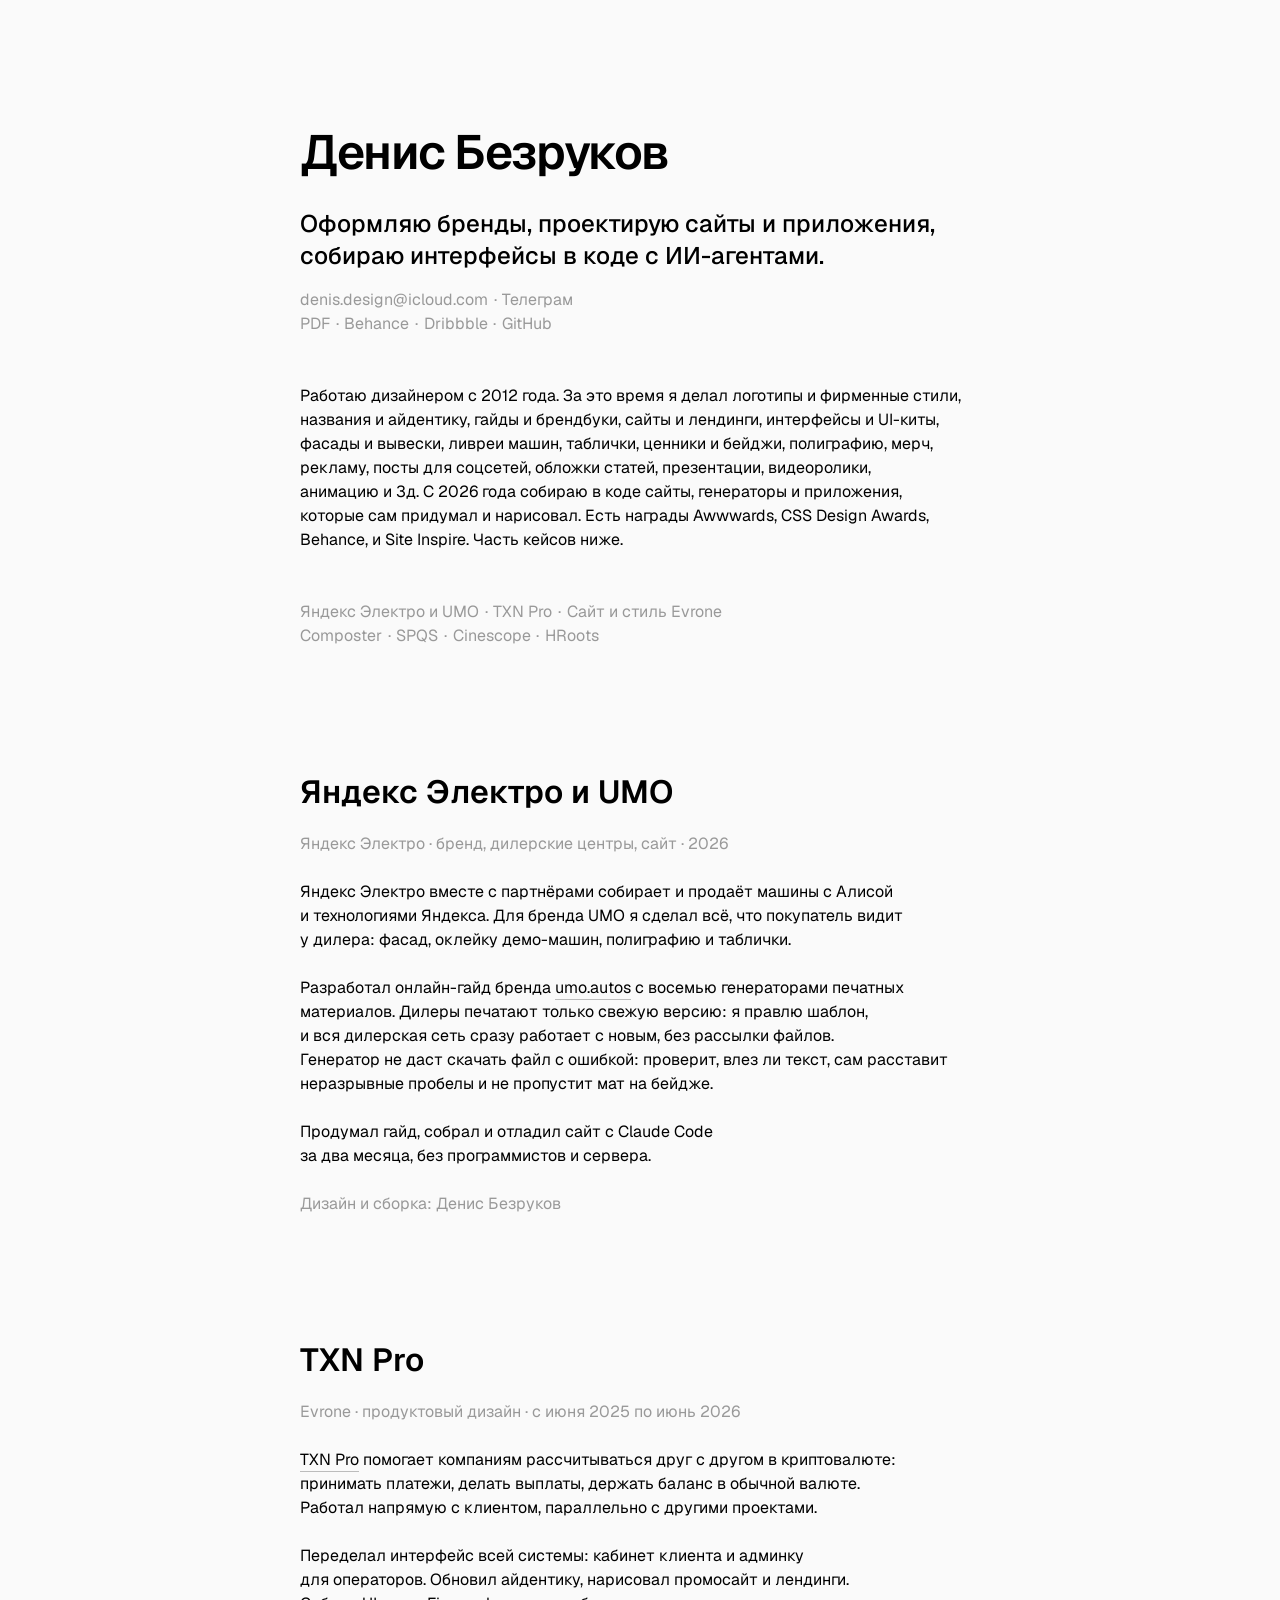
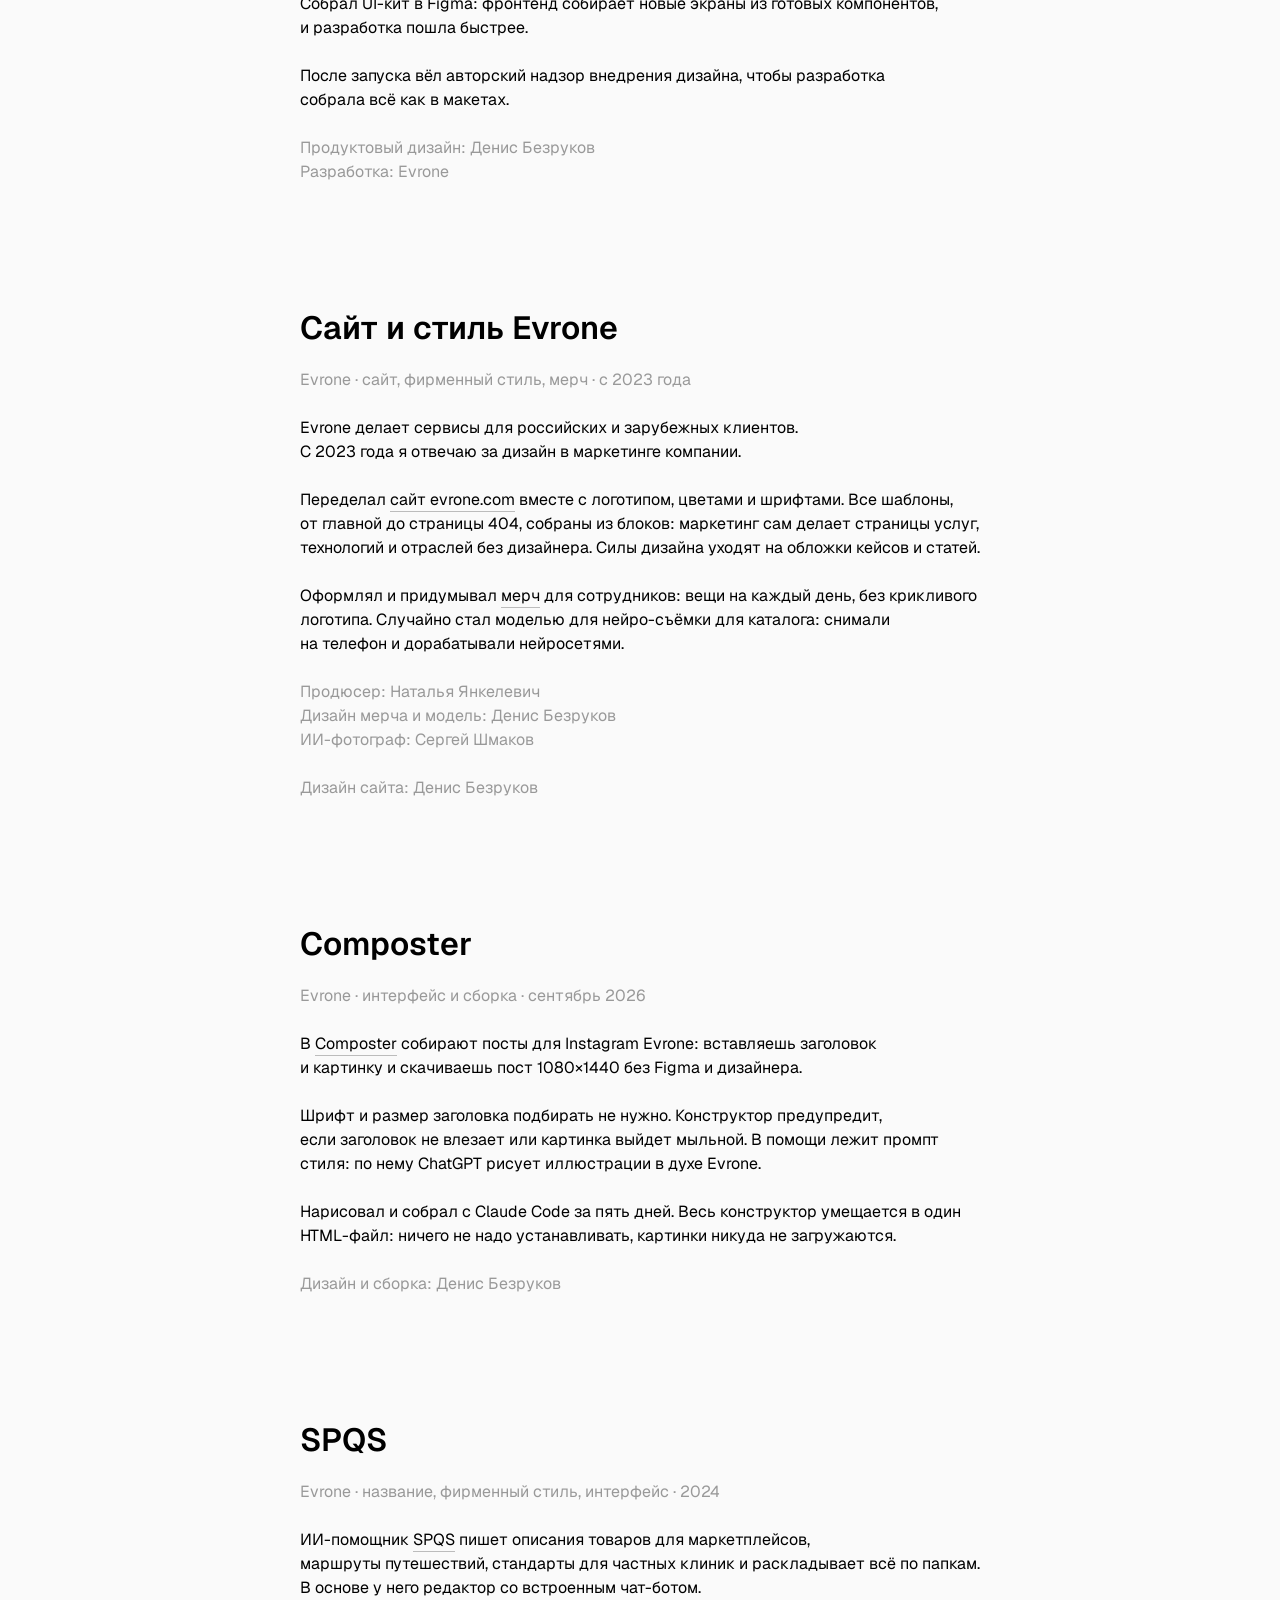
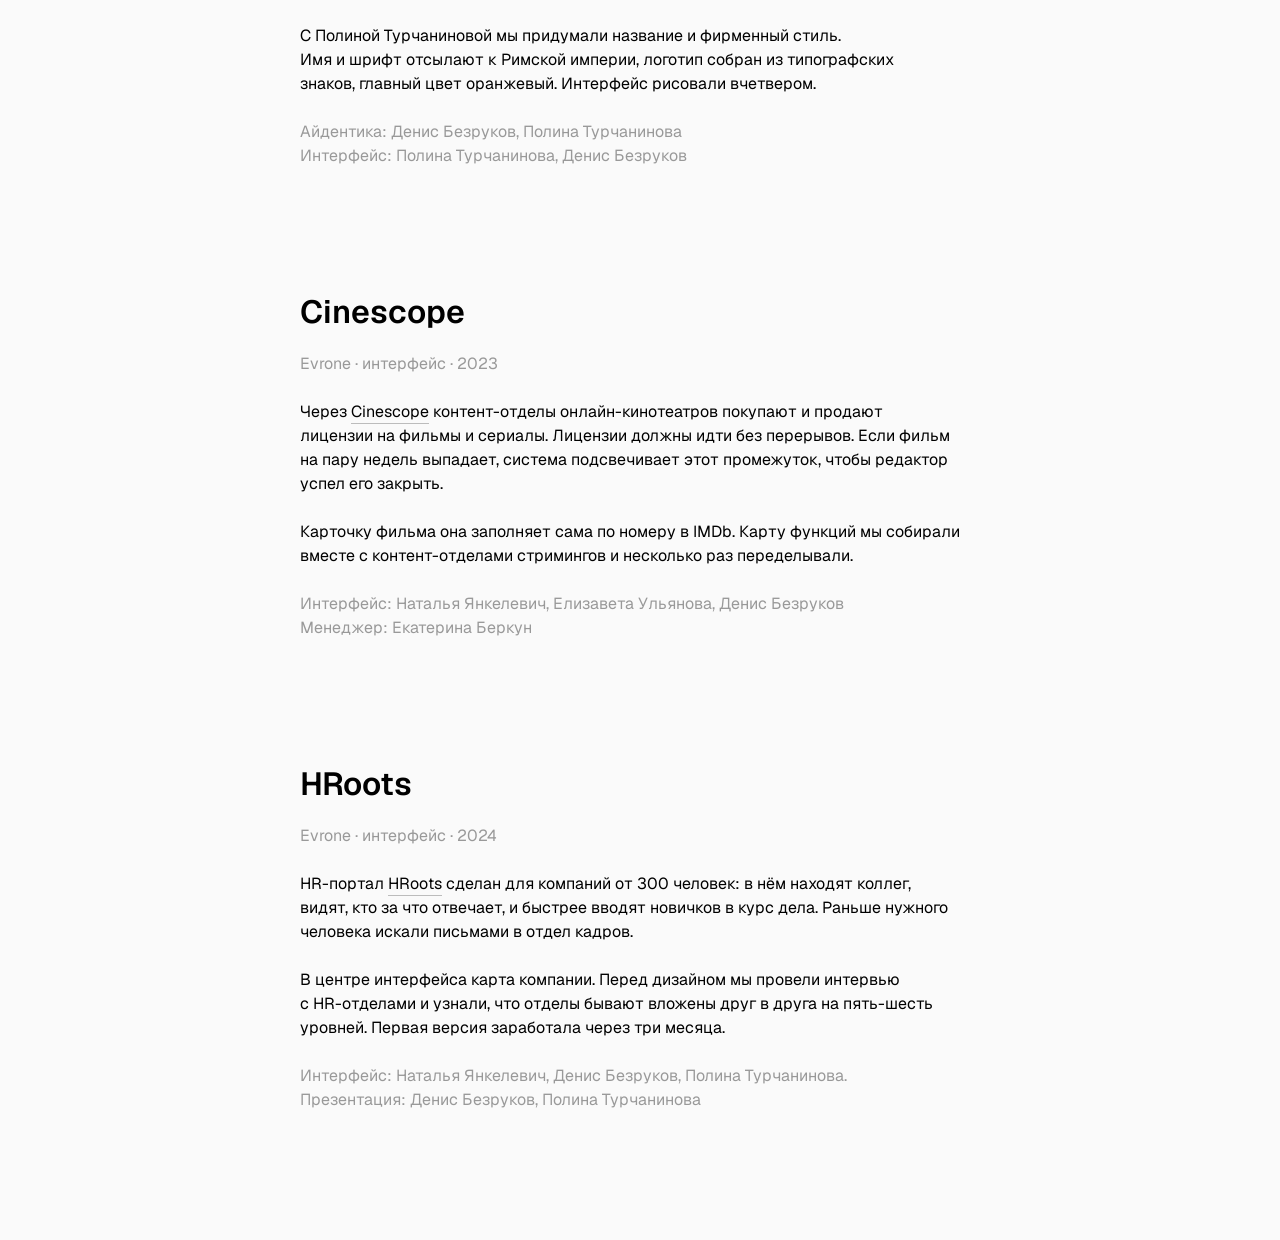
==== commit 8ff4b4dc: "PDF of the home page (print styles, _edit/pdf.py), linked before Behance Co-Authored-By: Claude Opus" ====
--- a/index.html
+++ b/index.html
@@ -16,16 +16,16 @@
     <p class="lead">Оформляю бренды, проектирую сайты и приложения, собираю интерфейсы в коде с ИИ-агентами.</p>
     <div class="space space-100"></div>
     <p class="meta list">
-      <span class="row"><span><a href="mailto:denis.design@icloud.com">denis.design@icloud.com</a></span><wbr><span><a href="https://t.me/dbezrukov">Телеграм</a></span><br><span><a href="https://www.behance.net/bezrukov">Behance</a></span><wbr><span><a href="https://dribbble.com/dbezrukov">Dribbble</a></span><wbr><span><a href="https://github.com/den-is-bezrukov">GitHub</a></span></span>
+      <span class="row"><span><a href="mailto:denis.design@icloud.com">denis.design@icloud.com</a></span><wbr><span><a href="https://t.me/dbezrukov">Телеграм</a></span><br><span><a href="denis-bezrukov.pdf" download>PDF</a></span><wbr><span><a href="https://www.behance.net/bezrukov">Behance</a></span><wbr><span><a href="https://dribbble.com/dbezrukov">Dribbble</a></span><wbr><span><a href="https://github.com/den-is-bezrukov">GitHub</a></span></span>
     </p>
     <div class="space space-300"></div>
   </header>
 
   <section class="about">
     <p>Работаю дизайнером с 2012 года. За это время я делал логотипы и фирменные стили, названия и айдентику, гайды и брендбуки, сайты и лендинги, интерфейсы и UI-киты, фасады и вывески, ливреи машин, таблички, ценники и бейджи, полиграфию, мерч, рекламу, посты для соцсетей, обложки статей, презентации, видеоролики, анимацию и 3д. С 2026 года собираю в коде сайты, генераторы и приложения, которые сам придумал и нарисовал. Есть награды Awwwards, CSS Design Awards, Behance, и Site Inspire. Часть кейсов ниже.</p>
-    <div class="space space-100"></div>
+    <div class="space space-300"></div>
     <p class="meta list">
-      <span class="row"><span><a href="cases/#umo">Яндекс Электро и UMO</a></span><wbr><span><a href="#txn">TXN Pro</a></span><wbr><span><a href="#evrone">Сайт и стиль Evrone</a></span><wbr><span><a href="#composter">Composter</a></span><wbr><span><a href="#spqs">SPQS</a></span><wbr><span><a href="#cinescope">Cinescope</a></span><wbr><span><a href="#hroots">HRoots</a></span><wbr><span><a href="#pirelli">Pirelli</a></span></span>
+      <span class="row"><span><a href="cases/#umo">Яндекс Электро и UMO</a></span><wbr><span><a href="#txn">TXN Pro</a></span><wbr><span><a href="#evrone">Сайт и стиль Evrone</a></span><wbr><span><a href="#composter">Composter</a></span><wbr><span><a href="#spqs">SPQS</a></span><wbr><span><a href="#cinescope">Cinescope</a></span><wbr><span><a href="#hroots">HRoots</a></span><wbr><span hidden><a href="#pirelli">Pirelli</a></span></span>
     </p>
   </section>
 
@@ -48,7 +48,7 @@
     <div class="space space-150"></div>
     <p class="meta">Evrone · продуктовый дизайн · с июня 2025 по июнь 2026</p>
     <div class="space space-150"></div>
-    <p><a href="https://txn.pro">TXN Pro</a> помогает компаниям рассчитываться друг с другом в криптовалюте: принимать платежи, делать выплаты, держать баланс в обычной валюте. Год я вёл его дизайн один, напрямую с клиентом, на половину рабочего времени.</p>
+    <p><a href="https://txn.pro">TXN Pro</a> помогает компаниям рассчитываться друг с другом в криптовалюте: принимать платежи, делать выплаты, держать баланс в обычной валюте. Работал напрямую с клиентом, параллельно с другими проектами.</p>
     <div class="space space-150"></div>
     <p>Переделал интерфейс всей системы: кабинет клиента и админку для операторов. Обновил айдентику, нарисовал промосайт и лендинги. Собрал UI-кит в Figma: фронтенд собирает новые экраны из готовых компонентов, и разработка пошла быстрее.</p>
     <div class="space space-150"></div>
@@ -121,7 +121,7 @@
     <p class="meta">Интерфейс: Наталья Янкелевич, Денис Безруков, Полина Турчанинова.<br>Презентация: Денис Безруков, Полина Турчанинова</p>
   </article>
 
-  <article id="pirelli">
+  <article id="pirelli" hidden>
     <h2>Pirelli</h2>
     <div class="space space-150"></div>
     <p class="meta">Evrone · интерфейс · 2020</p>
--- a/style.css
+++ b/style.css
@@ -20,9 +20,9 @@
   --space-500: 5rem;
   --space-600: 6rem;
   --space-800: 8rem;
-  --bg: #ffffff;
+  --bg: #fafafa;
   --text: #000000;
-  /* Two colours only: black text (90% white in the dark theme) on white (#fafafa, LoveFrom's, in edit mode), and a grey, #999999, the text colour at 65% in the dark theme. */
+  /* Two colours only: black text (90% white in the dark theme) on a ground of #fafafa, LoveFrom's, and a grey, #999999, the text colour at 65% in the dark theme. */
   --muted: #999999;
 }
 /* The dark theme is off for now; to bring it back, take it out of this comment.
@@ -46,8 +46,9 @@
   margin: 0 auto;
   padding: var(--space-800) var(--space-200);
 }
-/* Three heading steps, one size per tag on both pages: H1 the name, H2 a project's title, H3 a section of a full case. Headings are set solid and tracked in by 3%; bold in the text has their weight. */
-h1, h2, h3 { font-weight: 600; line-height: 1; letter-spacing: -0.03em; }
+/* Three heading steps, one size per tag on both pages: H1 the name, H2 a project's title, H3 a section of a full case. Headings are set solid, H1 alone tracked in by 3%; bold in the text is a step lighter, at 500. */
+h1, h2, h3 { font-weight: 600; line-height: 1; }
+h1 { letter-spacing: -0.03em; }
 h1, h2, h3, p, ul { margin: 0; }
 h1 { font-size: 3rem; }
 h2 { font-size: 2rem; }
@@ -60,7 +61,9 @@
 ul { padding-left: var(--space-150); }
 li { text-wrap: pretty; }
 li + li { margin-top: var(--space-050); }
-/* Space: the gap between two blocks, 100 to 600 of the spacing scale; 150 is the usual one between paragraphs. */
+/* Space: the gap between two blocks, 0 to 600 of the spacing scale; 150 is the usual one between paragraphs. */
+.space-000 { height: 0; }
+.space-050 { height: var(--space-050); }
 .space-100 { height: var(--space-100); }
 .space-150 { height: var(--space-150); }
 .space-200 { height: var(--space-200); }
@@ -70,7 +73,7 @@
 .space-600 { height: var(--space-600); }
 /* A block switched to Wrap: B in edit mode gets lines of nearly equal length. */
 .balance { text-wrap: balance; }
-strong { font-weight: 600; }
+strong { font-weight: 500; }
 a {
   color: inherit;
   text-decoration: underline;
@@ -101,3 +104,16 @@
   h3 { font-size: 1.25rem; }
   p.lead { font-size: 1.25rem; line-height: 1.4; }
 }
+/* Print (and the PDF made from it by _edit/pdf.py): A4 with margins, on white, the column across the page; projects
+   stand 600 apart instead of 800 and follow one another down the pages. A paragraph is never cut, and a title stays
+   with its grey line and the first paragraph, so no page ends on a title. */
+@page { size: A4; margin: 20mm 18mm; }
+@media print {
+  :root { --bg: #ffffff; }
+  main { max-width: none; padding: 0; }
+  article { margin-top: var(--space-600); }
+  p, ul, h1, h2, h3 { break-inside: avoid; }
+  /* A title carries an unseen tail as tall as its grey line and a few lines of text: with less room than that left, the
+     title goes over to the next page. */
+  h2::after, h3::after { content: ""; display: block; height: var(--space-800); margin-bottom: calc(-1 * var(--space-800)); }
+}
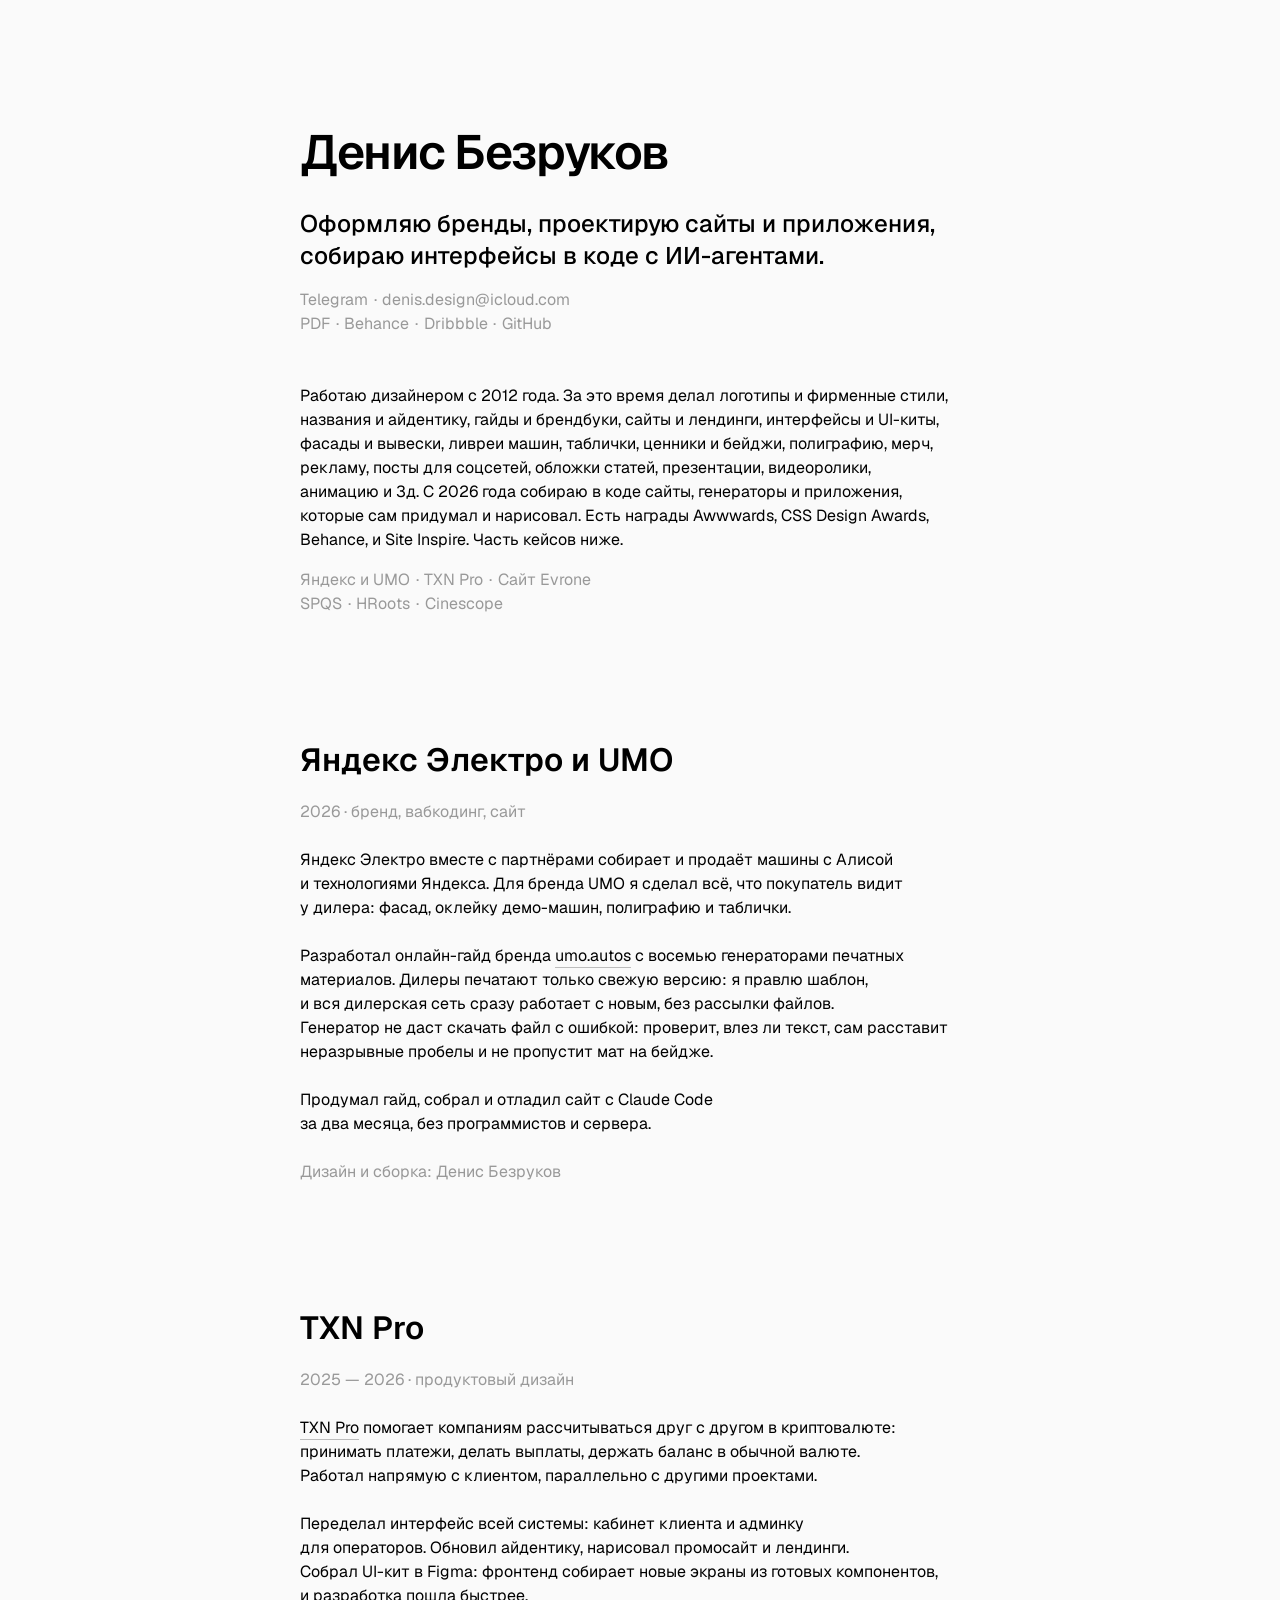
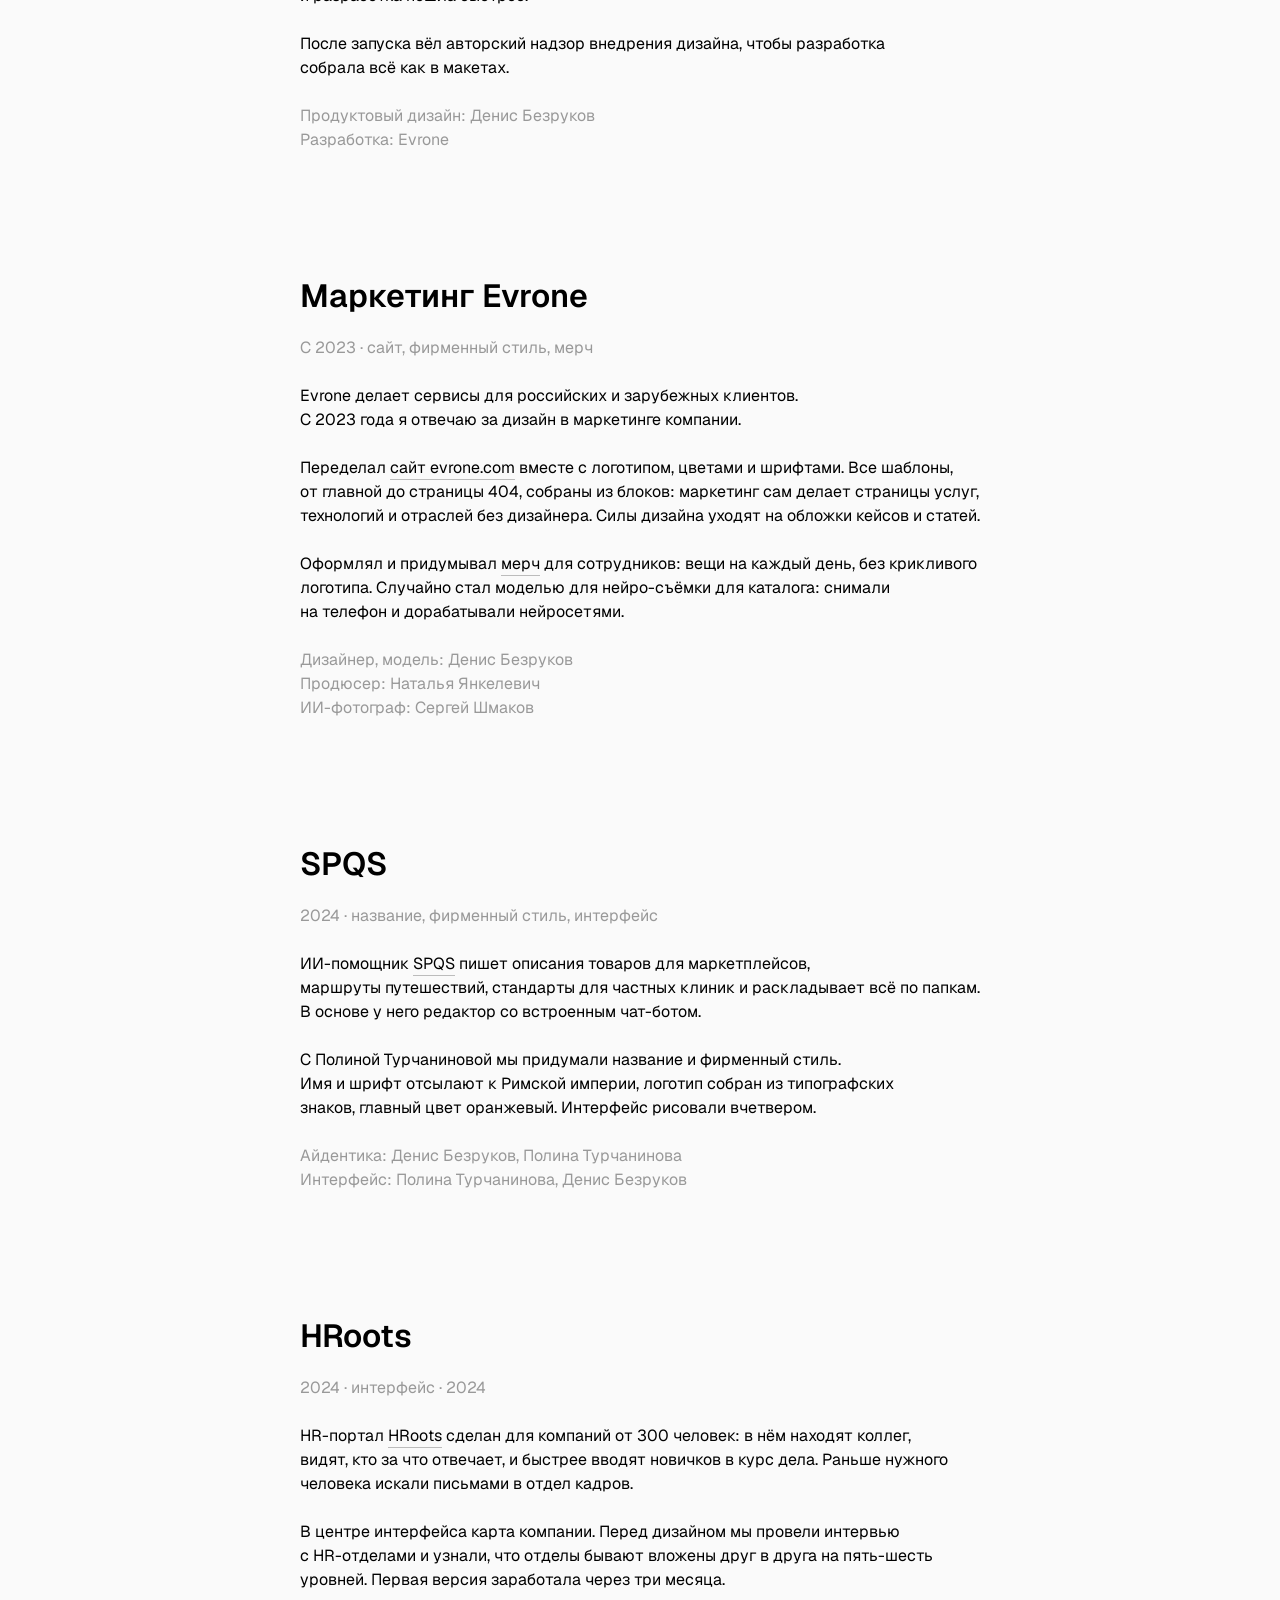
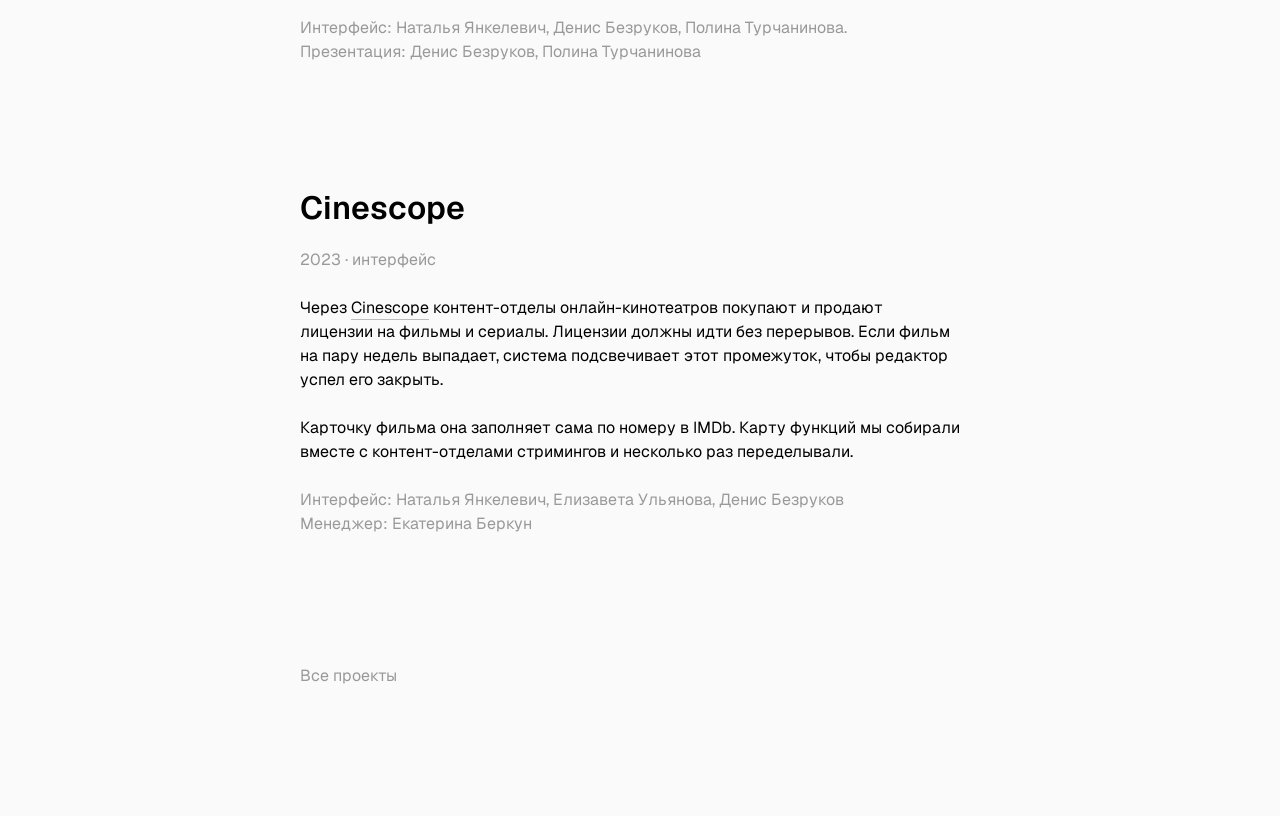
==== commit bd9009f0: "Pages as edited: texts, footer, hidden projects, drafts of the full cases; Telegram links to Telegra" ====
--- a/index.html
+++ b/index.html
@@ -16,23 +16,23 @@
     <p class="lead">Оформляю бренды, проектирую сайты и приложения, собираю интерфейсы в коде с ИИ-агентами.</p>
     <div class="space space-100"></div>
     <p class="meta list">
-      <span class="row"><span><a href="mailto:denis.design@icloud.com">denis.design@icloud.com</a></span><wbr><span><a href="https://t.me/dbezrukov">Телеграм</a></span><br><span><a href="denis-bezrukov.pdf" download>PDF</a></span><wbr><span><a href="https://www.behance.net/bezrukov">Behance</a></span><wbr><span><a href="https://dribbble.com/dbezrukov">Dribbble</a></span><wbr><span><a href="https://github.com/den-is-bezrukov">GitHub</a></span></span>
+      <span class="row"><span><a href="https://t.me/dbezrukov">Telegram</a></span><wbr><span><a href="mailto:denis.design@icloud.com">denis.design@icloud.com</a></span><br><span><a href="denis-bezrukov.pdf" download="">PDF</a></span><wbr><span><a href="https://www.behance.net/bezrukov">Behance</a></span><wbr><span><a href="https://dribbble.com/dbezrukov">Dribbble</a></span><wbr><span><a href="https://github.com/den-is-bezrukov">GitHub</a></span></span>
     </p>
     <div class="space space-300"></div>
   </header>
 
   <section class="about">
-    <p>Работаю дизайнером с 2012 года. За это время я делал логотипы и фирменные стили, названия и айдентику, гайды и брендбуки, сайты и лендинги, интерфейсы и UI-киты, фасады и вывески, ливреи машин, таблички, ценники и бейджи, полиграфию, мерч, рекламу, посты для соцсетей, обложки статей, презентации, видеоролики, анимацию и 3д. С 2026 года собираю в коде сайты, генераторы и приложения, которые сам придумал и нарисовал. Есть награды Awwwards, CSS Design Awards, Behance, и Site Inspire. Часть кейсов ниже.</p>
-    <div class="space space-300"></div>
-    <p class="meta list">
-      <span class="row"><span><a href="cases/#umo">Яндекс Электро и UMO</a></span><wbr><span><a href="#txn">TXN Pro</a></span><wbr><span><a href="#evrone">Сайт и стиль Evrone</a></span><wbr><span><a href="#composter">Composter</a></span><wbr><span><a href="#spqs">SPQS</a></span><wbr><span><a href="#cinescope">Cinescope</a></span><wbr><span><a href="#hroots">HRoots</a></span><wbr><span hidden><a href="#pirelli">Pirelli</a></span></span>
+    <p>Работаю дизайнером с 2012 года. За это время делал логотипы и фирменные стили, названия и айдентику, гайды и брендбуки, сайты и лендинги, интерфейсы и UI-киты, фасады и вывески, ливреи машин, таблички, ценники и бейджи, полиграфию, мерч, рекламу, посты для соцсетей, обложки статей, презентации, видеоролики, анимацию и 3д. С 2026 года собираю в коде сайты, генераторы и приложения, которые сам придумал и нарисовал. Есть награды Awwwards, CSS Design Awards, Behance, и Site Inspire. Часть кейсов ниже.</p>
+    <div class="space space-100"></div>
+    <p class="meta list balance">
+      <span class="row"><span><a href="cases/#umo">Яндекс и UMO</a></span><wbr><span><a href="#txn">TXN Pro</a></span><wbr><span><a href="#evrone">Сайт Evrone</a></span><wbr><span hidden><a href="#composter">Composter</a></span><br><span><a href="#spqs">SPQS</a></span><wbr><span><a href="#hroots">HRoots</a></span><wbr><span><a href="#cinescope">Cinescope</a></span><wbr><span hidden><a href="#pirelli">Pirelli</a></span></span>
     </p>
   </section>
 
   <article id="umo">
     <h2><a href="cases/#umo">Яндекс Электро и UMO</a></h2>
     <div class="space space-150"></div>
-    <p class="meta">Яндекс Электро · бренд, дилерские центры, сайт · 2026</p>
+    <p class="meta">2026 · бренд, вабкодинг, сайт </p>
     <div class="space space-150"></div>
     <p>Яндекс Электро вместе с партнёрами собирает и продаёт машины с Алисой и технологиями Яндекса. Для бренда UMO я сделал всё, что покупатель видит у дилера: фасад, оклейку демо-машин, полиграфию и таблички.</p>
     <div class="space space-150"></div>
@@ -46,7 +46,7 @@
   <article id="txn">
     <h2>TXN Pro</h2>
     <div class="space space-150"></div>
-    <p class="meta">Evrone · продуктовый дизайн · с июня 2025 по июнь 2026</p>
+    <p class="meta">2025 — 2026 · продуктовый дизайн</p>
     <div class="space space-150"></div>
     <p><a href="https://txn.pro">TXN Pro</a> помогает компаниям рассчитываться друг с другом в криптовалюте: принимать платежи, делать выплаты, держать баланс в обычной валюте. Работал напрямую с клиентом, параллельно с другими проектами.</p>
     <div class="space space-150"></div>
@@ -58,9 +58,9 @@
   </article>
 
   <article id="evrone">
-    <h2>Сайт и стиль Evrone</h2>
+    <h2>Маркетинг Evrone</h2>
     <div class="space space-150"></div>
-    <p class="meta">Evrone · сайт, фирменный стиль, мерч · с 2023 года</p>
+    <p class="meta">С 2023 · сайт, фирменный стиль, мерч</p>
     <div class="space space-150"></div>
     <p class="balance">Evrone делает сервисы для российских и зарубежных клиентов. С 2023 года я отвечаю за дизайн в маркетинге компании.</p>
     <div class="space space-150"></div>
@@ -68,13 +68,13 @@
     <div class="space space-150"></div>
     <p>Оформлял и придумывал <a href="https://www.behance.net/gallery/244030177/Evrone-Merch">мерч</a> для сотрудников: вещи на каждый день, без крикливого логотипа. Случайно стал моделью для нейро-съёмки для каталога: снимали на телефон и дорабатывали нейросетями.</p>
     <div class="space space-150"></div>
-    <p class="meta">Продюсер: Наталья Янкелевич<br>Дизайн мерча и модель: Денис Безруков<br>ИИ-фотограф: Сергей Шмаков<br><br>Дизайн сайта: Денис Безруков</p>
+    <p class="meta">Дизайнер, модель: Денис Безруков<br>Продюсер: Наталья Янкелевич<br>ИИ-фотограф: Сергей Шмаков</p>
   </article>
 
-  <article id="composter">
+  <article id="composter" hidden>
     <h2>Composter</h2>
     <div class="space space-150"></div>
-    <p class="meta">Evrone · интерфейс и сборка · сентябрь 2026</p>
+    <p class="meta">2026 · Evrone · интерфейс и сборка</p>
     <div class="space space-150"></div>
     <p class="balance">В <a href="https://den-is-bezrukov.github.io/composter/">Composter</a> собирают посты для Instagram Evrone: вставляешь заголовок и картинку и скачиваешь пост 1080×1440 без Figma и дизайнера.</p>
     <div class="space space-150"></div>
@@ -88,7 +88,7 @@
   <article id="spqs">
     <h2>SPQS</h2>
     <div class="space space-150"></div>
-    <p class="meta">Evrone · название, фирменный стиль, интерфейс · 2024</p>
+    <p class="meta">2024 · название, фирменный стиль, интерфейс</p>
     <div class="space space-150"></div>
     <p>ИИ-помощник <a href="https://www.behance.net/gallery/200764473/SPQS-Text-Tool-Identity-Product-Design">SPQS</a> пишет описания товаров для маркетплейсов, маршруты путешествий, стандарты для частных клиник и раскладывает всё по папкам. В основе у него редактор со встроенным чат-ботом.</p>
     <div class="space space-150"></div>
@@ -97,28 +97,28 @@
     <p class="meta">Айдентика: Денис Безруков, Полина Турчанинова<br>Интерфейс: Полина Турчанинова, Денис Безруков</p>
   </article>
 
+  <article id="hroots">
+    <h2>HRoots</h2>
+    <div class="space space-150"></div>
+    <p class="meta">2024 · интерфейс · 2024</p>
+    <div class="space space-150"></div>
+    <p>HR-портал <a href="https://www.behance.net/gallery/178653875/HROOTS-ERP-System-UIUX-andWebDesign">HRoots</a> сделан для компаний от 300 человек: в нём находят коллег, видят, кто за что отвечает, и быстрее вводят новичков в курс дела. Раньше нужного человека искали письмами в отдел кадров.</p>
+    <div class="space space-150"></div>
+    <p>В центре интерфейса карта компании. Перед дизайном мы провели интервью с HR-отделами и узнали, что отделы бывают вложены друг в друга на пять-шесть уровней. Первая версия заработала через три месяца.</p>
+    <div class="space space-150"></div>
+    <p class="meta">Интерфейс: Наталья Янкелевич, Денис Безруков, Полина Турчанинова.<br>Презентация: Денис Безруков, Полина Турчанинова</p>
+  </article>
+
   <article id="cinescope">
     <h2>Cinescope</h2>
     <div class="space space-150"></div>
-    <p class="meta">Evrone · интерфейс · 2023</p>
+    <p class="meta">2023 · интерфейс</p>
     <div class="space space-150"></div>
     <p>Через <a href="https://www.behance.net/gallery/181803423/Cinescope-CMS-UIUX">Cinescope</a> контент-отделы онлайн-кинотеатров покупают и продают лицензии на фильмы и сериалы. Лицензии должны идти без перерывов. Если фильм на пару недель выпадает, система подсвечивает этот промежуток, чтобы редактор успел его закрыть.</p>
     <div class="space space-150"></div>
     <p>Карточку фильма она заполняет сама по номеру в IMDb. Карту функций мы собирали вместе с контент-отделами стримингов и несколько раз переделывали.</p>
     <div class="space space-150"></div>
     <p class="meta">Интерфейс: Наталья Янкелевич, Елизавета Ульянова, Денис Безруков<br>Менеджер: Екатерина Беркун</p>
-  </article>
-
-  <article id="hroots">
-    <h2>HRoots</h2>
-    <div class="space space-150"></div>
-    <p class="meta">Evrone · интерфейс · 2024</p>
-    <div class="space space-150"></div>
-    <p>HR-портал <a href="https://www.behance.net/gallery/178653875/HROOTS-ERP-System-UIUX-andWebDesign">HRoots</a> сделан для компаний от 300 человек: в нём находят коллег, видят, кто за что отвечает, и быстрее вводят новичков в курс дела. Раньше нужного человека искали письмами в отдел кадров.</p>
-    <div class="space space-150"></div>
-    <p>В центре интерфейса карта компании. Перед дизайном мы провели интервью с HR-отделами и узнали, что отделы бывают вложены друг в друга на пять-шесть уровней. Первая версия заработала через три месяца.</p>
-    <div class="space space-150"></div>
-    <p class="meta">Интерфейс: Наталья Янкелевич, Денис Безруков, Полина Турчанинова.<br>Презентация: Денис Безруков, Полина Турчанинова</p>
   </article>
 
   <article id="pirelli" hidden>
@@ -133,6 +133,10 @@
     <p class="meta">Интерфейс: Наталья Янкелевич, Дмитрий Гренев, Денис Безруков. Менеджеры: Екатерина Беркун, Антон Комаров.<br>Презентация: Денис Безруков</p>
   </article>
 
+  <footer>
+    <p class="meta"><a href="cases/">Все проекты</a></p>
+  </footer>
+
 </main>
 
 <script src="typograf.min.js"></script>
--- a/style.css
+++ b/style.css
@@ -83,7 +83,7 @@
   text-underline-offset: 30%;
 }
 /* Link rows, breadcrumbs and a linked title read as navigation: no underline until hover. Links in the text keep it. */
-.list a, .crumbs a, h2 a { text-decoration-color: transparent; }
+.list a, .crumbs a, h2 a, footer a { text-decoration-color: transparent; }
 /* On hover the underline darkens to 50% of the link colour, still lighter than the letters. */
 a:hover { text-decoration-color: color-mix(in srgb, currentColor 50%, transparent); }
 .nw { white-space: nowrap; }
@@ -94,24 +94,51 @@
 .list .row { display: block; text-wrap: balance; margin-left: -0.9em; clip-path: inset(-1em -1em -1em 0.9em); }
 .list .row > span { white-space: nowrap; }
 .list .row > span::before { content: "·"; display: inline-block; width: 0.9em; text-align: center; }
-article { margin-top: var(--space-800); scroll-margin-top: var(--space-800); }
+/* Projects stand one gap apart, the same all down a page: 800 unless the page's main says otherwise (gap-300 … gap-600,
+   set in edit mode). On phones the gap is a quarter less. */
+main { --case-gap: var(--space-800); }
+main.gap-300 { --case-gap: var(--space-300); }
+main.gap-400 { --case-gap: var(--space-400); }
+main.gap-500 { --case-gap: var(--space-500); }
+main.gap-600 { --case-gap: var(--space-600); }
+article { margin-top: var(--case-gap); scroll-margin-top: var(--case-gap); }
 .inner header + article { margin-top: var(--space-300); }
+/* The page ends on a link to all the projects, as far below the last project as projects stand apart. */
+main > footer { margin-top: var(--case-gap); }
 @media (max-width: 480px) {
   main { padding: var(--space-400) var(--space-100); }
-  article { margin-top: var(--space-600); scroll-margin-top: var(--space-600); }
+  article { margin-top: calc(var(--case-gap) * 0.75); scroll-margin-top: calc(var(--case-gap) * 0.75); }
+  main > footer { margin-top: calc(var(--case-gap) * 0.75); }
   h1 { font-size: 2rem; }
   h2 { font-size: 1.5rem; }
   h3 { font-size: 1.25rem; }
   p.lead { font-size: 1.25rem; line-height: 1.4; }
 }
-/* Print (and the PDF made from it by _edit/pdf.py): A4 with margins, on white, the column across the page; projects
-   stand 600 apart instead of 800 and follow one another down the pages. A paragraph is never cut, and a title stays
-   with its grey line and the first paragraph, so no page ends on a title. */
-@page { size: A4; margin: 20mm 18mm; }
+/* Print (and the PDF made from it by _edit/pdf.py), made to be sent and printed: A4 with margins, on white, the column
+   across the page. The base goes down to 13px (about 10pt, as in a resume), and every size and gap, all in rem, follows
+   it, every space at half its height; projects stand 300 apart and follow one another down the pages. A paragraph is never cut, and a title stays with
+   its grey line and the first paragraph, so no page ends on a title. */
+@page { size: A4; margin: 16mm; }
 @media print {
   :root { --bg: #ffffff; }
+  html { font-size: 13px; }
   main { max-width: none; padding: 0; }
-  article { margin-top: var(--space-600); }
+  article { margin-top: var(--space-300); }
+  /* Every space at half its height: a page holds more and reads denser, as print does. */
+  .space-050 { height: 0.25rem; }
+  .space-100 { height: 0.5rem; }
+  .space-150 { height: 0.75rem; }
+  .space-200 { height: 1rem; }
+  .space-300 { height: 1.5rem; }
+  .space-400 { height: 2rem; }
+  .space-500 { height: 2.5rem; }
+  .space-600 { height: 3rem; }
+  /* On paper the project list under the summary and the link to this very PDF lead nowhere: they go. The projects
+     start a step further from the summary than from one another. */
+  .about .space, .about .list, .list .row > span:has(a[href$=".pdf"]), main > footer { display: none; }
+  .about + article { margin-top: var(--space-400); }
+  /* A row of links runs on one line on paper: the page is wide enough, so its hand-set breaks are dropped. */
+  .list .row br { display: none; }
   p, ul, h1, h2, h3 { break-inside: avoid; }
   /* A title carries an unseen tail as tall as its grey line and a few lines of text: with less room than that left, the
      title goes over to the next page. */
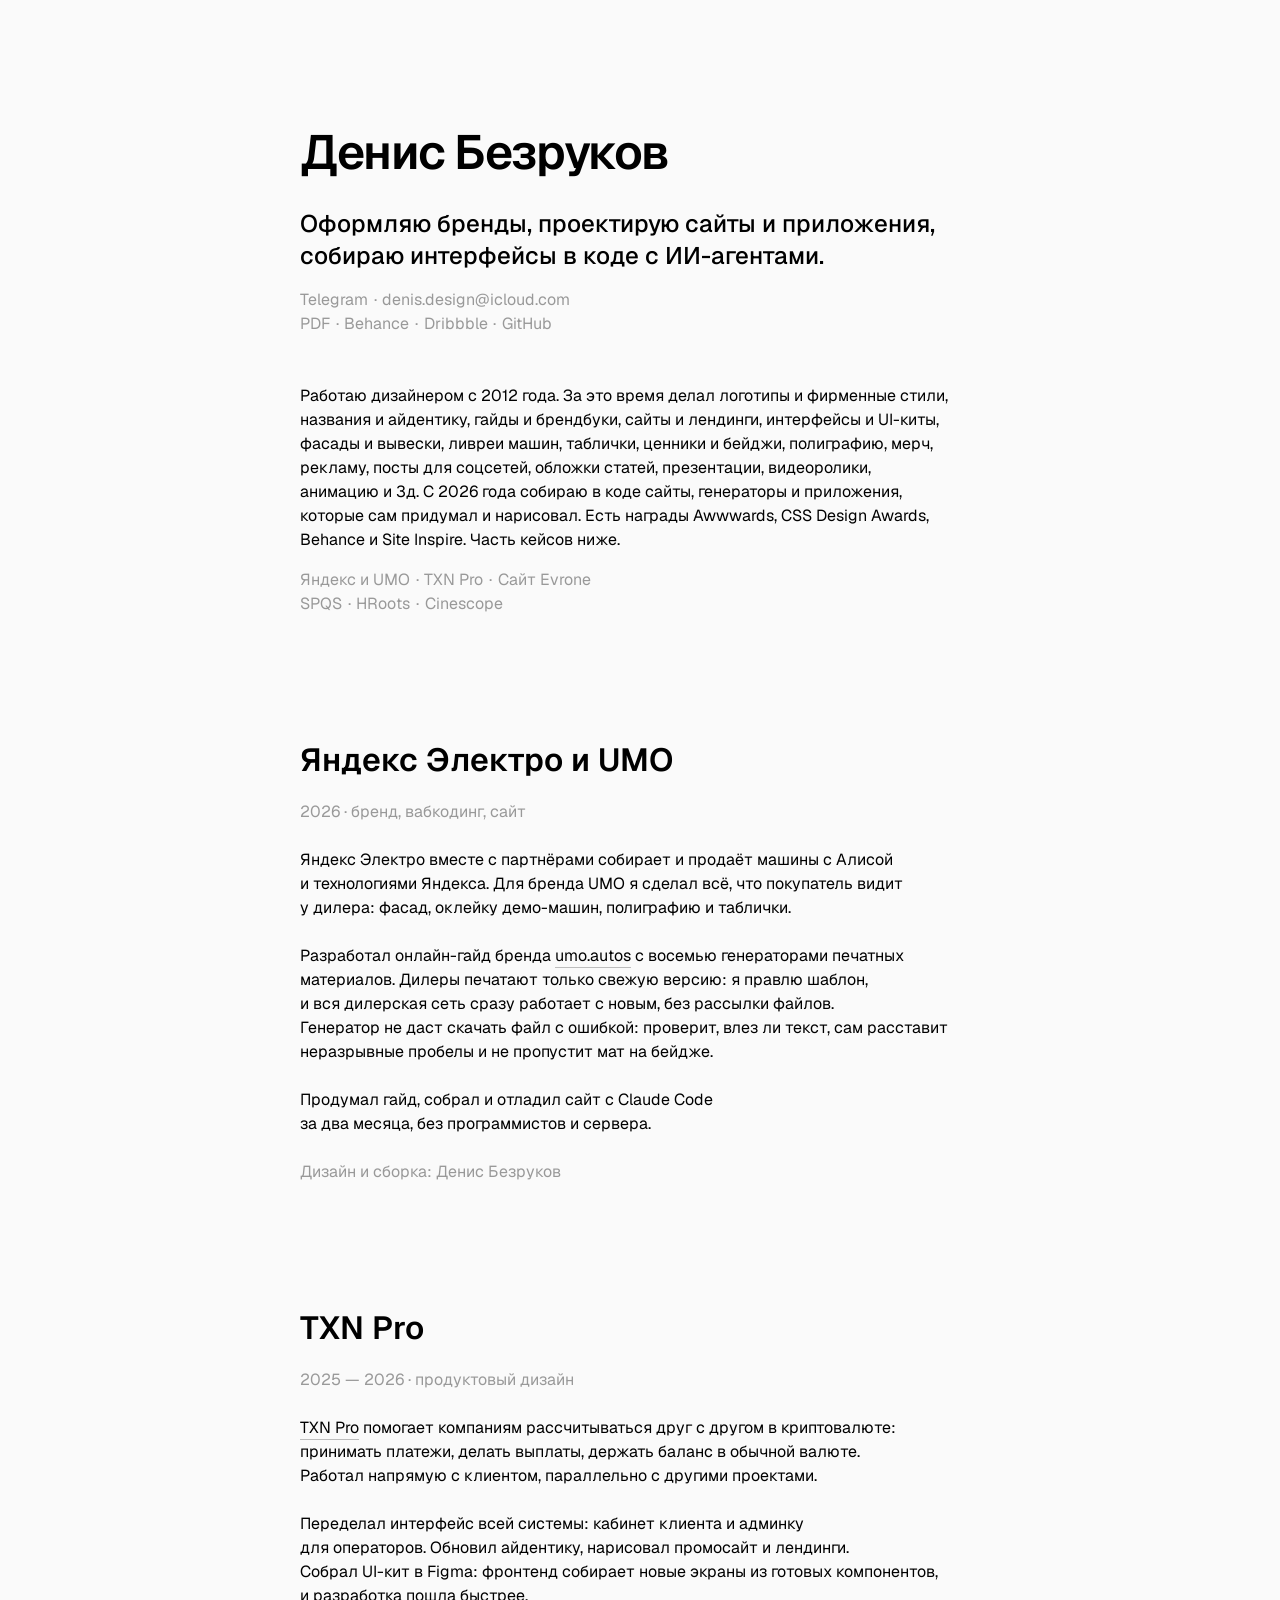
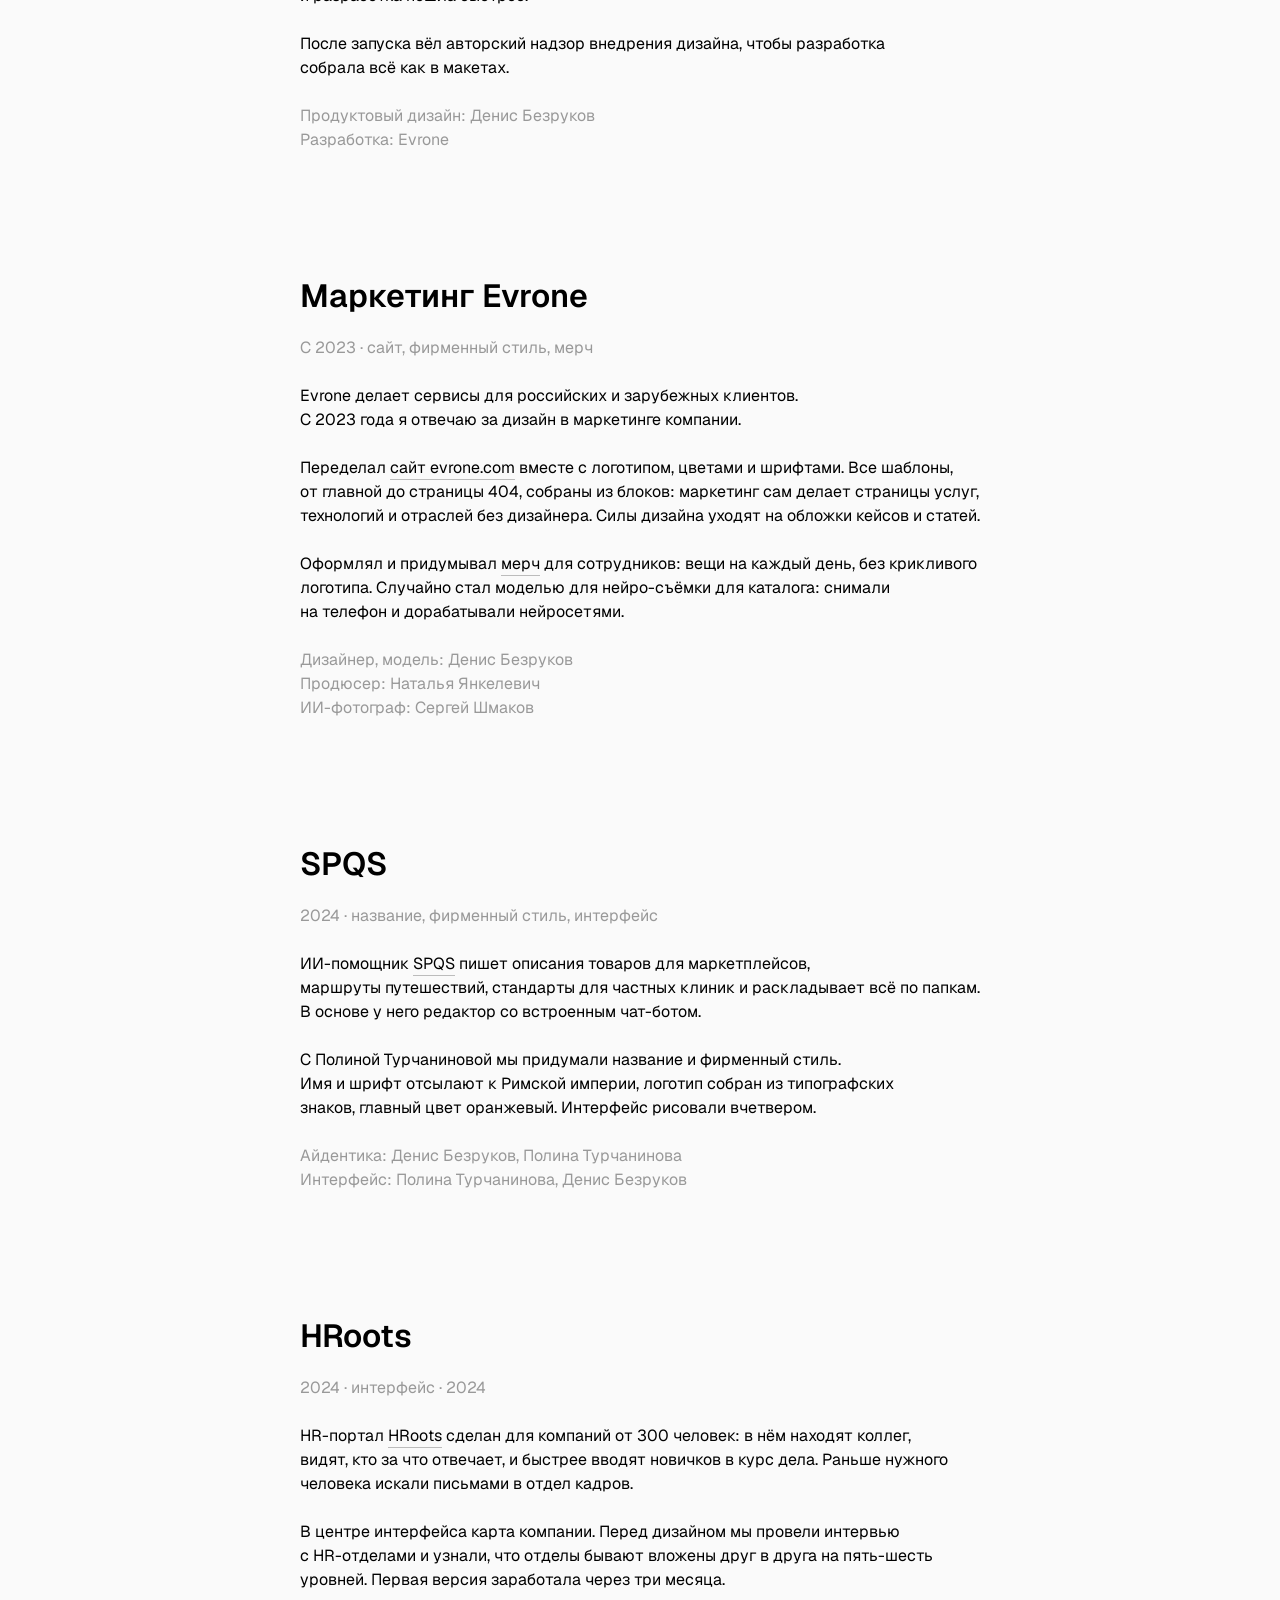
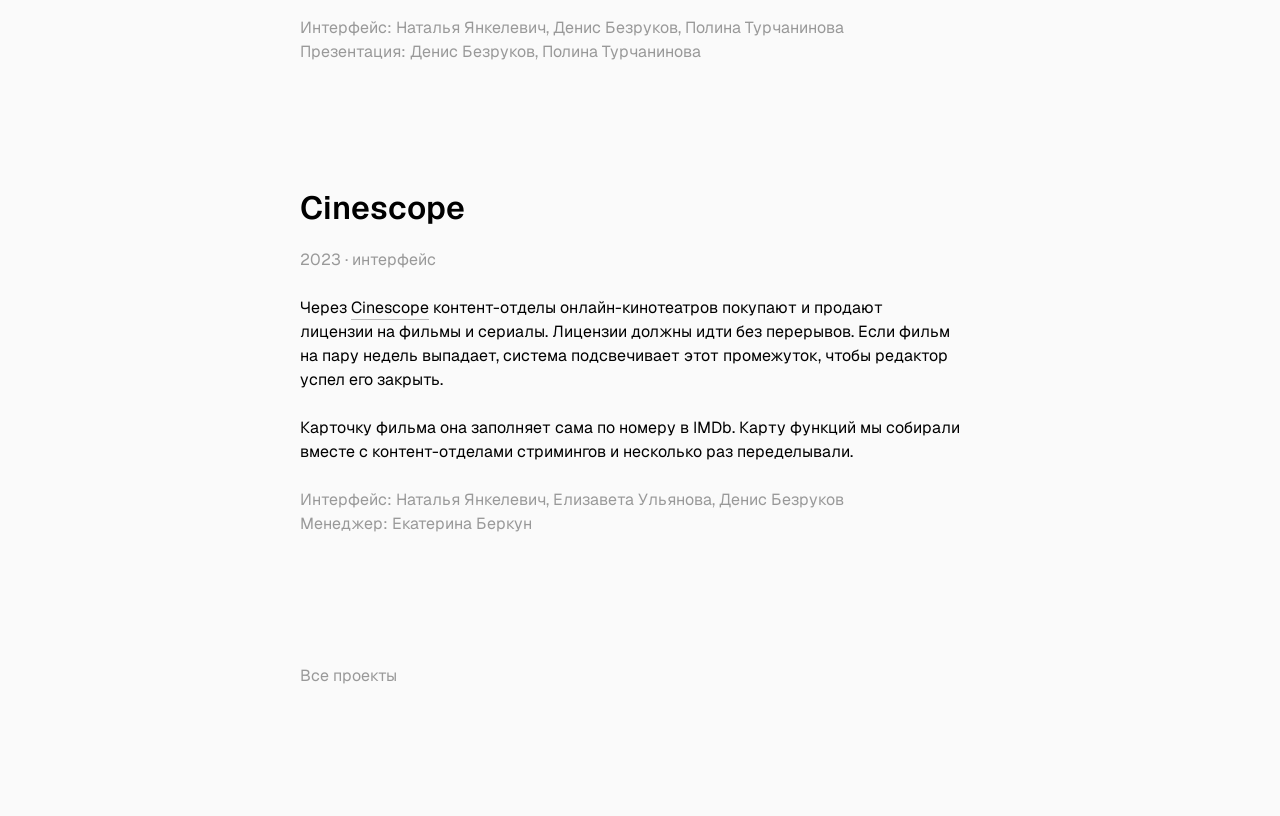
==== commit 4d254ce6: "No comma before «и» in the awards; no period after the HRoots interface credits; PDF made again Co-A" ====
--- a/index.html
+++ b/index.html
@@ -22,7 +22,7 @@
   </header>
 
   <section class="about">
-    <p>Работаю дизайнером с 2012 года. За это время делал логотипы и фирменные стили, названия и айдентику, гайды и брендбуки, сайты и лендинги, интерфейсы и UI-киты, фасады и вывески, ливреи машин, таблички, ценники и бейджи, полиграфию, мерч, рекламу, посты для соцсетей, обложки статей, презентации, видеоролики, анимацию и 3д. С 2026 года собираю в коде сайты, генераторы и приложения, которые сам придумал и нарисовал. Есть награды Awwwards, CSS Design Awards, Behance, и Site Inspire. Часть кейсов ниже.</p>
+    <p>Работаю дизайнером с 2012 года. За это время делал логотипы и фирменные стили, названия и айдентику, гайды и брендбуки, сайты и лендинги, интерфейсы и UI-киты, фасады и вывески, ливреи машин, таблички, ценники и бейджи, полиграфию, мерч, рекламу, посты для соцсетей, обложки статей, презентации, видеоролики, анимацию и 3д. С 2026 года собираю в коде сайты, генераторы и приложения, которые сам придумал и нарисовал. Есть награды Awwwards, CSS Design Awards, Behance и Site Inspire. Часть кейсов ниже.</p>
     <div class="space space-100"></div>
     <p class="meta list balance">
       <span class="row"><span><a href="cases/#umo">Яндекс и UMO</a></span><wbr><span><a href="#txn">TXN Pro</a></span><wbr><span><a href="#evrone">Сайт Evrone</a></span><wbr><span hidden><a href="#composter">Composter</a></span><br><span><a href="#spqs">SPQS</a></span><wbr><span><a href="#hroots">HRoots</a></span><wbr><span><a href="#cinescope">Cinescope</a></span><wbr><span hidden><a href="#pirelli">Pirelli</a></span></span>
@@ -106,7 +106,7 @@
     <div class="space space-150"></div>
     <p>В центре интерфейса карта компании. Перед дизайном мы провели интервью с HR-отделами и узнали, что отделы бывают вложены друг в друга на пять-шесть уровней. Первая версия заработала через три месяца.</p>
     <div class="space space-150"></div>
-    <p class="meta">Интерфейс: Наталья Янкелевич, Денис Безруков, Полина Турчанинова.<br>Презентация: Денис Безруков, Полина Турчанинова</p>
+    <p class="meta">Интерфейс: Наталья Янкелевич, Денис Безруков, Полина Турчанинова<br>Презентация: Денис Безруков, Полина Турчанинова</p>
   </article>
 
   <article id="cinescope">
